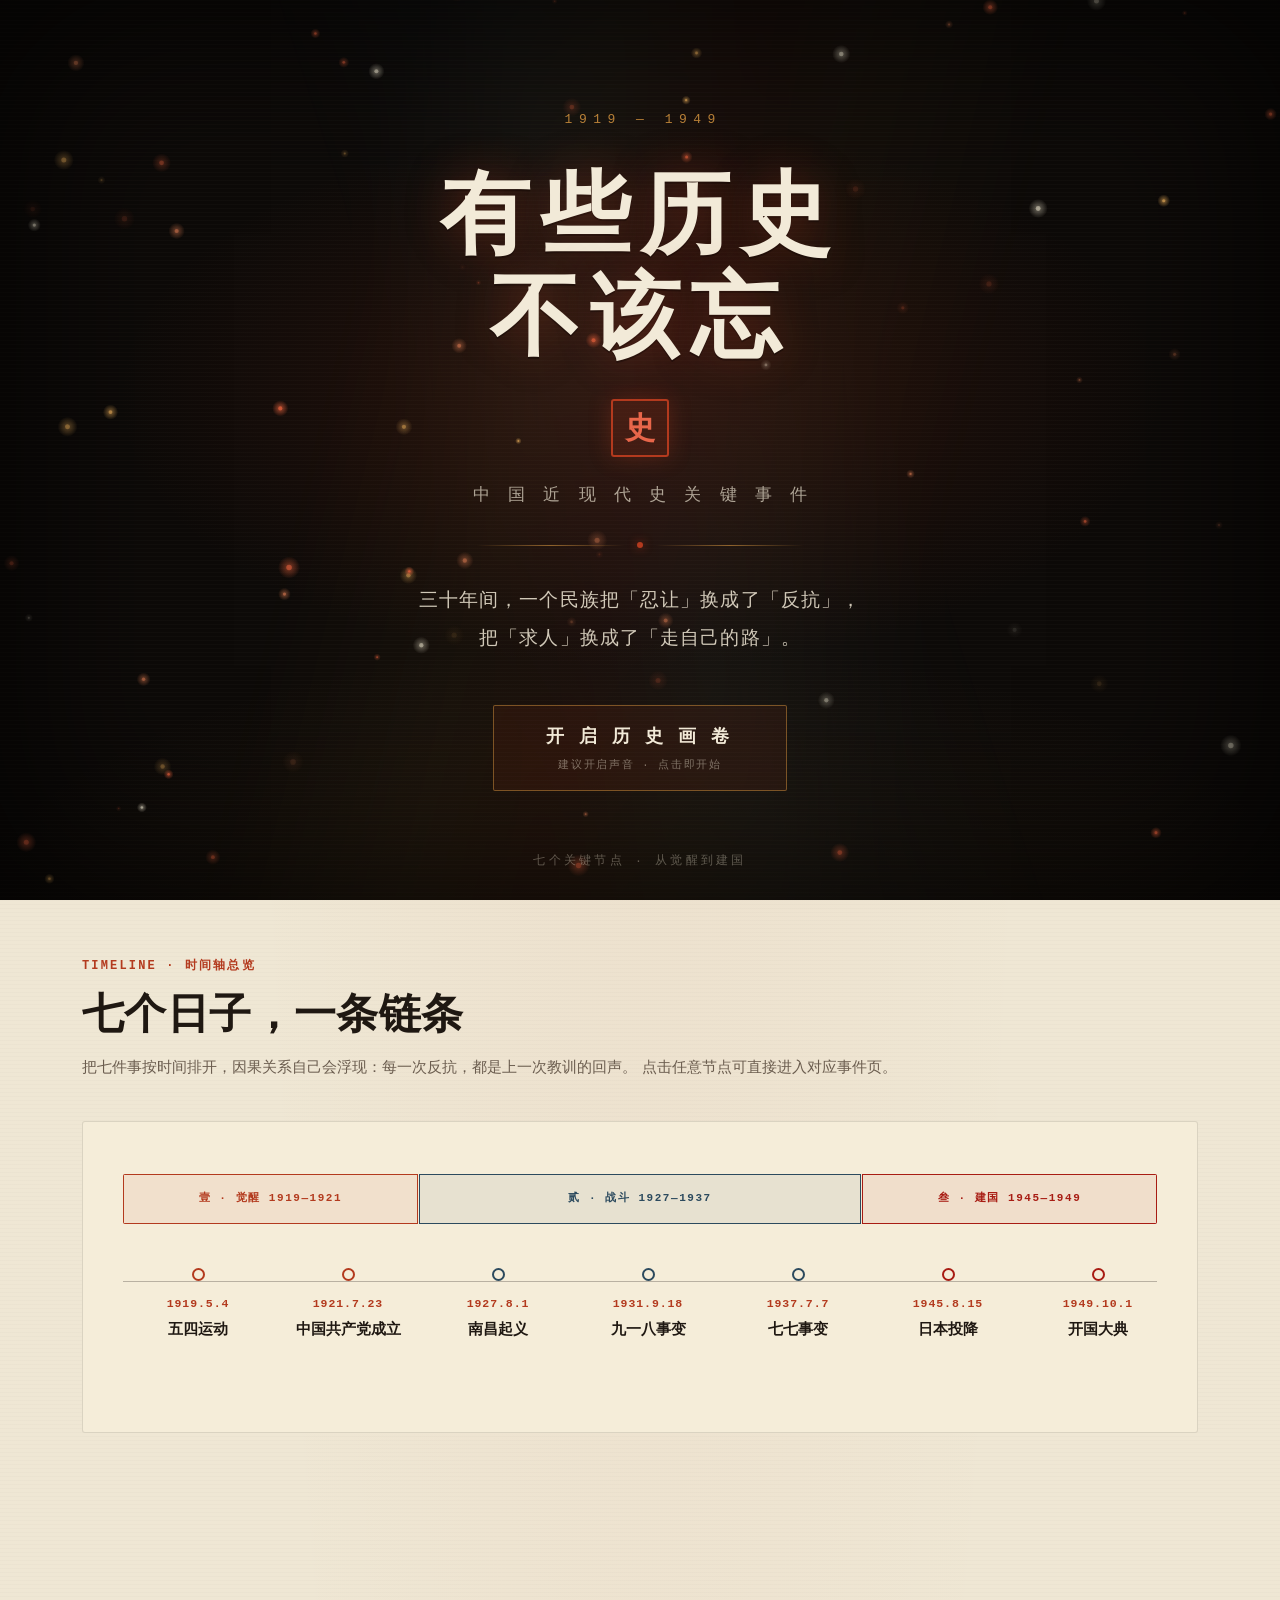
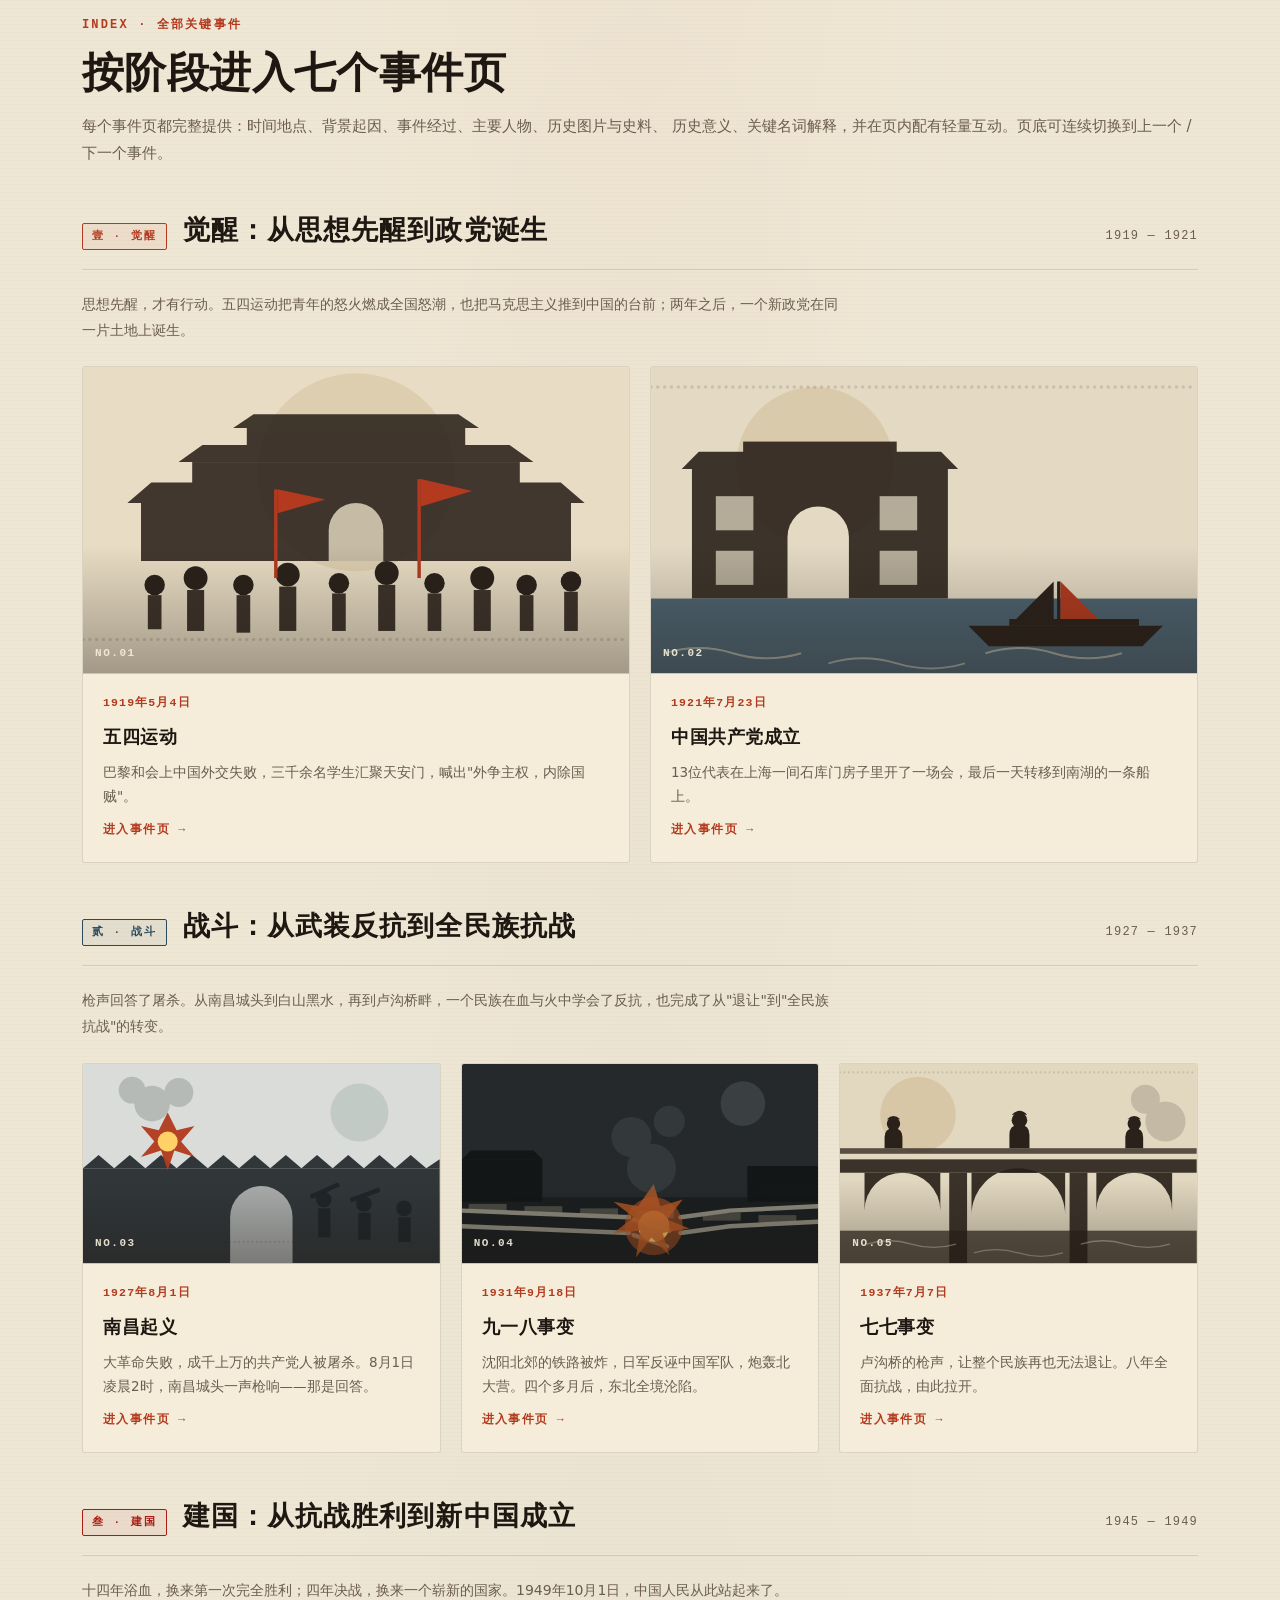
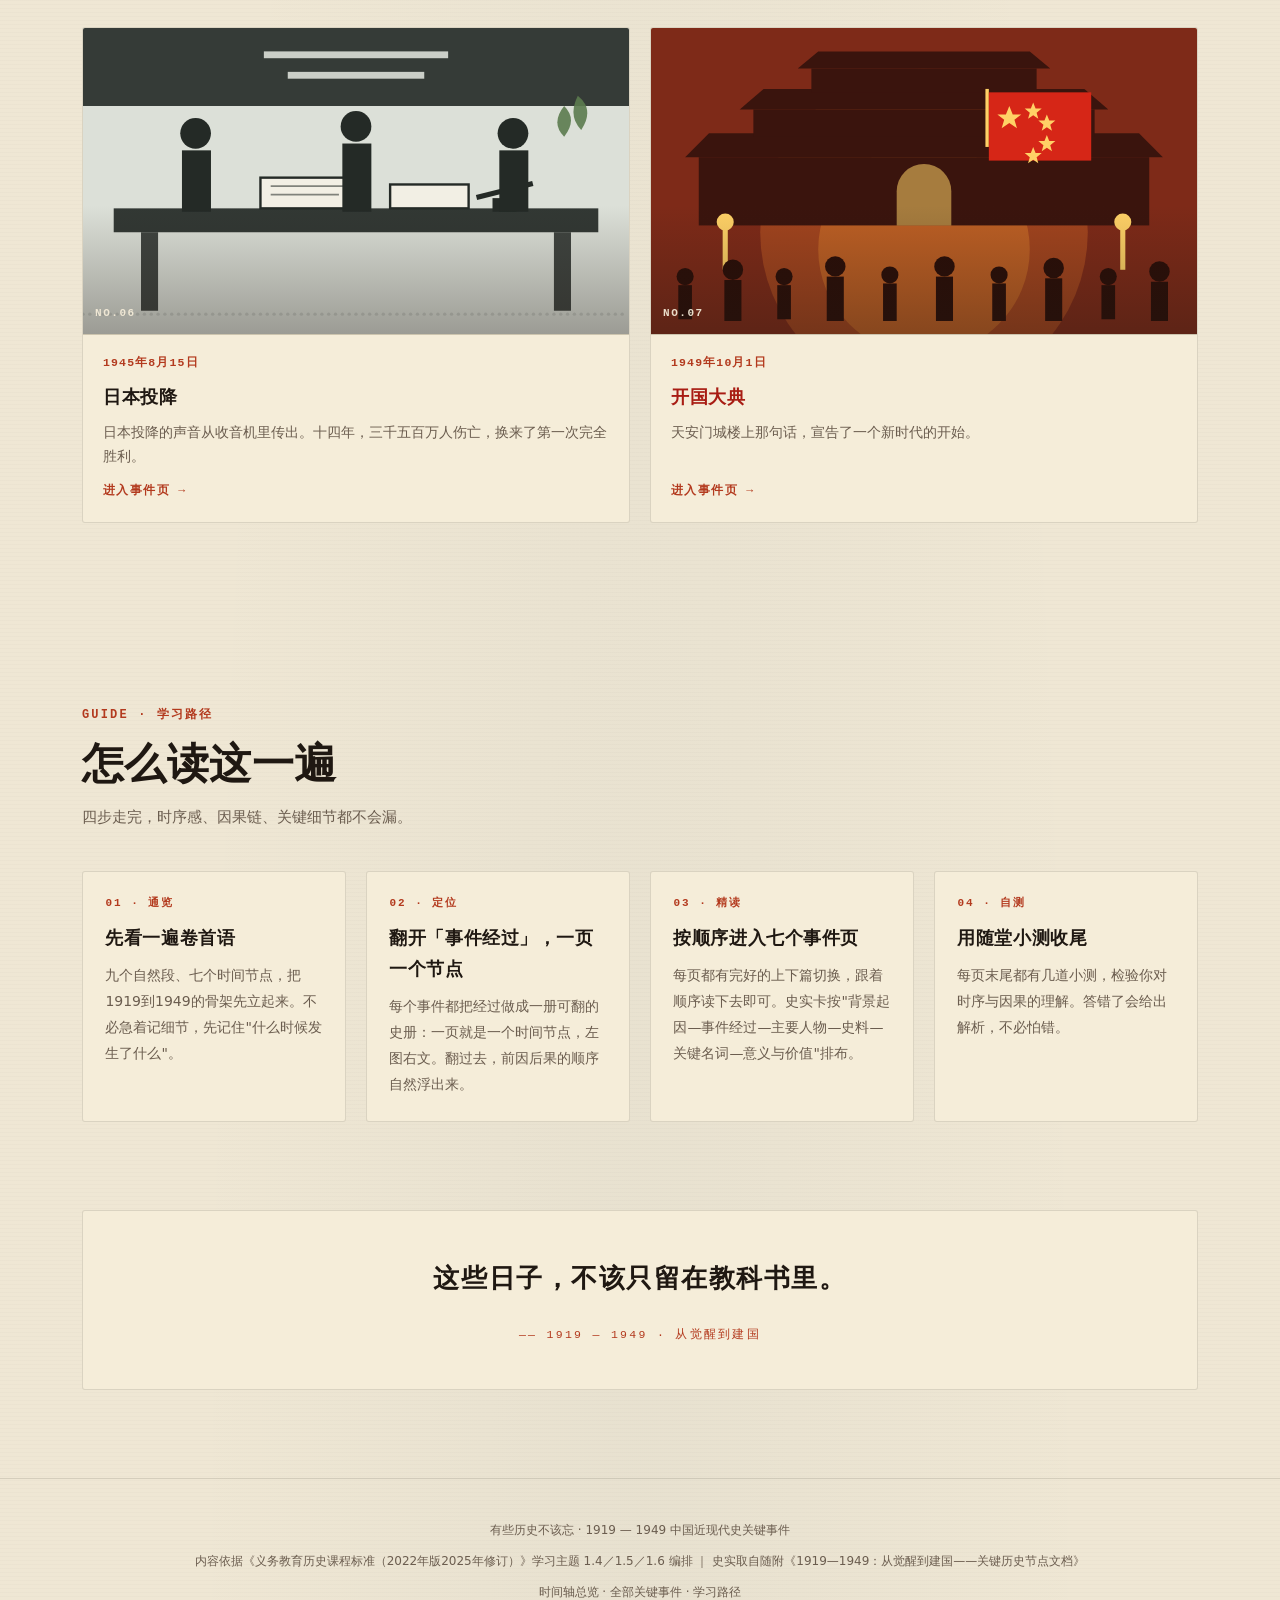
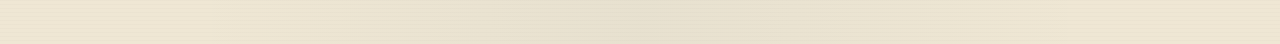
==== index.html @ 7dcd06de "图版换真实历史照片 + 开国大典首屏改版 ① 01—06 页「历史图片与史料」及 hero 图一换真实历史照片    - 新增 18 张 q*.webp，hero 图一 + 图二/图三 全部接入   " ====
<!DOCTYPE html>
<html lang="zh-CN">
<head>
<meta charset="UTF-8" />
<meta name="viewport" content="width=device-width, initial-scale=1" />
<title>有些历史不该忘 · 1919—1949 中国近现代史关键事件</title>
<meta name="description" content="1919—1949 中国近现代史七个关键事件的互动教学网页：五四运动、中国共产党成立、南昌起义、九一八事变、七七事变、日本投降、开国大典。" />
<meta name="theme-color" content="#EFE7D4" />
<link rel="icon" href="data:image/svg+xml,%3Csvg xmlns='http://www.w3.org/2000/svg' viewBox='0 0 64 64'%3E%3Crect width='64' height='64' fill='%23EFE7D4'/%3E%3Crect x='6' y='6' width='52' height='52' fill='none' stroke='%23B33A1E' stroke-width='4'/%3E%3Ctext x='32' y='45' font-family='Songti SC,SimSun,serif' font-size='40' font-weight='700' fill='%23B33A1E' text-anchor='middle'%3E%E5%8F%B2%3C/text%3E%3C/svg%3E" />

<link rel="stylesheet" href="assets/css/base.css" />
<link rel="stylesheet" href="assets/css/design.css" />
<link rel="stylesheet" href="assets/css/home.css" />
<link rel="stylesheet" href="assets/css/mobile.css" />
</head>
<body data-event="">

<!-- ==========================================================================
     壹 · 封面：历史画卷的扉页
     静态构图 + 流动粒子，用户点击「开启历史画卷」后才进入卷首语
     （同时借这次点击解锁浏览器的音频播放权限）
     ======================================================================= -->
<div id="cover" role="dialog" aria-modal="true" aria-label="封面" hidden>

  <!-- 背景：纸纹 + 流光 + 粒子（粒子由 cover.js 注入 canvas） -->
  <div class="cover__wash" aria-hidden="true"></div>
  <div class="cover__aurora" aria-hidden="true"></div>
  <canvas class="cover__dust" id="cover-dust" aria-hidden="true"></canvas>
  <div class="cover__vignette" aria-hidden="true"></div>

  <div class="cover__inner">
    <div class="cover__eyebrow">1919 — 1949</div>

    <h1 class="cover__title">有些历史<br />不该忘</h1>

    <div class="cover__seal" aria-hidden="true">
      <span>史</span>
    </div>

    <p class="cover__sub">中 国 近 现 代 史 关 键 事 件</p>

    <div class="cover__rule" aria-hidden="true">
      <span></span><i></i><span></span>
    </div>

    <p class="cover__lead">
      三十年间，一个民族把「忍让」换成了「反抗」，<br />
      把「求人」换成了「走自己的路」。
    </p>

    <button class="cover__start" id="cover-start" type="button">
      <span class="cover__start-text">开 启 历 史 画 卷</span>
      <span class="cover__start-hint">建议开启声音 · 点击即开始</span>
    </button>
  </div>

  <div class="cover__foot">七个关键节点 · 从觉醒到建国</div>
</div>

<!-- ==========================================================================
     贰 · 卷首语：一条一条逐字打印，打完淡出，再打下一条
     ======================================================================= -->
<div id="intro" role="dialog" aria-modal="true" aria-label="卷首语">
  <button class="intro__sound" id="intro-sound" type="button" aria-pressed="true" aria-label="开启或关闭声音">
    <span class="dot" aria-hidden="true"></span>
    <span class="sound-label">声音已开</span>
  </button>

  <div class="intro__stage">
    <div class="intro__lines" id="intro-lines"></div>
    <span class="intro__caret" id="intro-caret" aria-hidden="true"></span>
  </div>

  <div class="intro__enter" id="intro-enter" hidden>
    <button type="button">进 入 展 馆</button>
  </div>

  <button class="intro__skip" id="intro-skip" type="button">跳过卷首语 →</button>

  <div class="intro__progress"><span id="intro-progress-bar"></span></div>
</div>

<!-- ==========================================================================
     全站导航栏（由 site.js 注入）
     ======================================================================= -->
<header id="site-nav"></header>

<main id="main-content">

  <!-- ======================================================================
       主标题与主题氛围区
       ==================================================================== -->
  <section class="home-hero">
    <!-- 背景：天安门城楼剪影，极低对比，仅作氛围 -->
    <svg class="home-hero__bg" viewBox="0 0 1400 300" preserveAspectRatio="xMidYMax meet" aria-hidden="true">
      <g fill="#1F1812">
        <rect x="0" y="252" width="1400" height="48" />
        <rect x="120" y="196" width="1160" height="56" />
        <rect x="200" y="168" width="1000" height="28" />
        <path d="M180 168 L1220 168 L1200 148 L200 148 Z" />
        <rect x="240" y="112" width="920" height="36" />
        <path d="M220 112 L1180 112 L1150 92 L250 92 Z" />
        <rect x="300" y="60" width="800" height="32" />
        <path d="M280 60 L1120 60 L1090 42 L310 42 Z" />
        <rect x="360" y="20" width="680" height="22" />
        <path d="M340 20 L1060 20 L1030 6 L370 6 Z" />
        <!-- 券门 -->
        <path d="M660 252 L660 214 A40 40 0 0 1 740 214 L740 252 Z" fill="#EFE7D4" opacity="0.55" />
        <path d="M540 252 L540 220 A26 26 0 0 1 592 220 L592 252 Z" fill="#EFE7D4" opacity="0.4" />
        <path d="M808 252 L808 220 A26 26 0 0 1 860 220 L860 252 Z" fill="#EFE7D4" opacity="0.4" />
      </g>
    </svg>

    <div class="home-hero__inner">
      <div class="home-hero__eyebrow">1919 — 1949 · 三十年的答案</div>

      <h1 class="home-hero__title">有些历史<br />不该忘</h1>
      <p class="home-hero__sub">从 觉 醒 到 建 国</p>

      <div class="home-hero__rule" aria-hidden="true"></div>

      <p class="home-hero__lead">
        三十年间，一个民族把"忍让"换成了"反抗"，把"求人"换成了"走自己的路"。
        本页收录七个关键节点——它们不是孤立的日期，而是一条链：
        思想先醒，才有政党；政党拿起枪，才有军队；军队扛住十四年，
        才有 1949 年 10 月 1 日天安门城楼上的那句话。
      </p>

      <div class="home-stats">
        <div class="stat">
          <span class="stat__num">30<small style="font-size:.55em">年</small></span>
          <span class="stat__label">1919—1949 完整跨越</span>
        </div>
        <div class="stat">
          <span class="stat__num">7</span>
          <span class="stat__label">个关键历史节点</span>
        </div>
        <div class="stat">
          <span class="stat__num">14<small style="font-size:.55em">年</small></span>
          <span class="stat__label">中国人民抗日战争</span>
        </div>
        <div class="stat">
          <span class="stat__num">3500万<small style="font-size:.55em">+</small></span>
          <span class="stat__label">十四年抗战军民伤亡</span>
        </div>
      </div>

      <div class="home-hero__cta">
        <a class="btn-primary" href="#timeline">▸ 查看时间轴总览</a>
        <a class="btn-ghost" href="events/01-wusi.html">从第一个事件开始读</a>
      </div>
    </div>
  </section>

  <!-- ======================================================================
       时间轴总览
       ==================================================================== -->
  <section id="timeline" class="section-shell">
    <header class="section-header">
      <div class="section-tag">Timeline · 时间轴总览</div>
      <h2 class="section-title">七个日子，一条链条</h2>
      <p class="section-subtitle">
        把七件事按时间排开，因果关系自己会浮现：每一次反抗，都是上一次教训的回声。
        点击任意节点可直接进入对应事件页。
      </p>
    </header>

    <div class="axis">
      <!-- 三阶段色带 -->
      <div class="axis__phases" aria-hidden="true">
        <div class="axis__phase axis__phase--wake">壹 · 觉醒 1919—1921</div>
        <div class="axis__phase axis__phase--fight">贰 · 战斗 1927—1937</div>
        <div class="axis__phase axis__phase--found">叁 · 建国 1945—1949</div>
      </div>

      <!-- 主轴与节点 -->
      <div class="axis__line-wrap">
        <div class="axis__line" aria-hidden="true"></div>
        <div class="axis__ticks" id="axis-ticks">
          <!-- 由 home.js 按 data.js 顺序注入 -->
        </div>
      </div>

      <p class="axis__hint">← 左右滑动查看全部七个节点 →</p>
    </div>
  </section>

  <!-- ======================================================================
       全部关键事件入口（三段式）
       ==================================================================== -->
  <section id="events" class="section-shell">
    <header class="section-header">
      <div class="section-tag">Index · 全部关键事件</div>
      <h2 class="section-title">按阶段进入七个事件页</h2>
      <p class="section-subtitle">
        每个事件页都完整提供：时间地点、背景起因、事件经过、主要人物、历史图片与史料、
        历史意义、关键名词解释，并在页内配有轻量互动。页底可连续切换到上一个 / 下一个事件。
      </p>
    </header>

    <div class="stages-nav" id="stages-nav">
      <!-- 由 home.js 注入 -->
    </div>
  </section>

  <!-- ======================================================================
       学习路径引导
       ==================================================================== -->
  <section id="path" class="section-shell">
    <header class="section-header">
      <div class="section-tag">Guide · 学习路径</div>
      <h2 class="section-title">怎么读这一遍</h2>
      <p class="section-subtitle">四步走完，时序感、因果链、关键细节都不会漏。</p>
    </header>

    <div class="path-grid" id="path-grid">
      <!-- 由 home.js 注入 -->
    </div>
  </section>

  <!-- ======================================================================
       收束
       ==================================================================== -->
  <section class="section-shell" style="padding-top:0;">
    <div class="coda">
      <p class="coda__text">
        这些日子，不该只留在教科书里。
      </p>
      <div class="coda__sig">—— 1919 — 1949 · 从觉醒到建国</div>
    </div>
  </section>

</main>

<footer class="site-footer">
  <p style="margin:0;">
    有些历史不该忘 · <span id="footer-range">1919 — 1949</span> 中国近现代史关键事件
  </p>
  <p style="margin:.5rem 0 0;">
    内容依据《义务教育历史课程标准（2022年版2025年修订）》学习主题 1.4／1.5／1.6 编排 ｜ 史实取自随附《1919—1949：从觉醒到建国——关键历史节点文档》
  </p>
  <p style="margin:.5rem 0 0;">
    <a href="#timeline">时间轴总览</a> ·
    <a href="#events">全部关键事件</a> ·
    <a href="#path">学习路径</a>
  </p>
</footer>

<script src="assets/js/data.js"></script>
<script src="assets/js/sound.js"></script>
<script src="assets/js/home.js"></script>
<script src="assets/js/site.js"></script>
<script src="assets/js/cover.js"></script>
<script src="assets/js/intro.js"></script>
</body>
</html>
---- assets/css/base.css ----
/* ============================================================================
   1919—1949 · 有些历史不该忘
   设计系统 · base.css —— 民国报刊视觉语汇
   ---------------------------------------------------------------------------
   设计令牌（单一真相源）：
     · 纸色 / 墨色 / 朱砂 三色体系，取自民国书刊印刷品
     · 三阶段各有一套强调色（觉醒=赭红 / 战斗=靛青 / 建国=朱金）
     · 字体层级：display(宋体系) → sans(黑体) → mono(等宽，用于日期编号)
   规则：所有页面只引用本文件 + theme-*.css 中的变量，不重复定义色值。
   ========================================================================= */

:root {
  /* ---- 纸张与墨色 ---- */
  --paper:        #EFE7D4;
  --paper-soft:   #F5EDD9;
  --paper-deep:   #E5DCC4;
  --ink:          #1F1812;
  --ink-muted:    #6B5D4F;
  --ink-faint:    #9A8B79;
  /* 次级正文色：比 ink-muted 深、比 ink 浅，用于长段落正文 */
  --ink-soft:     #4A3F34;
  --line:         rgba(31, 24, 18, 0.12);
  --line-strong:  rgba(31, 24, 18, 0.28);

  /* ---- 主色（朱砂）与辅助 ---- */
  --primary:      #B33A1E;
  --primary-deep: #8B1A0E;
  --accent:       #2C4A5E;
  --success:      #5C7C4F;
  --warning:      #C77A2A;

  /* ---- 三阶段强调色（各事件页按阶段声明覆盖） ---- */
  --stage-wake:   #B33A1E;   /* 觉醒 1919—1921 */
  --stage-fight:  #2C4A5E;   /* 战斗 1927—1937 */
  --stage-found:  #A81C13;   /* 建国 1945—1949 */

  /* ---- 阴影 ---- */
  --shadow-paper: 0 30px 60px -22px rgba(31, 24, 18, 0.32);
  --shadow-soft:  0 12px 28px -14px rgba(31, 24, 18, 0.28);

  /* ---- 字体 ---- */
  --font-display: "Songti SC", "SimSun", "Noto Serif SC", "Source Han Serif SC", "Georgia", serif;
  --font-sans:    "PingFang SC", "Microsoft YaHei", "Hiragino Sans GB", "Noto Sans SC", system-ui, sans-serif;
  --font-mono:    "JetBrains Mono", "Consolas", "SFMono-Regular", "Courier New", monospace;

  /* ---- 版心 ---- */
  --shell-max: 1180px;
  --shell-pad: 1.25rem;
}

* { box-sizing: border-box; }

html {
  scroll-behavior: smooth;
  -webkit-text-size-adjust: 100%;
}

body {
  margin: 0;
  padding: 0;
  background-color: var(--paper);
  /* 纸纹：极淡的横向纤维 + 上下两处晕染，模拟旧纸 */
  background-image:
    radial-gradient(ellipse at 50% 0%, rgba(179, 58, 30, 0.045) 0%, transparent 45%),
    radial-gradient(ellipse at 50% 100%, rgba(44, 74, 94, 0.04) 0%, transparent 50%),
    repeating-linear-gradient(0deg, transparent, transparent 3px,
      rgba(31, 24, 18, 0.016) 3px, rgba(31, 24, 18, 0.016) 4px);
  color: var(--ink);
  font-family: var(--font-sans);
  font-size: 16px;
  line-height: 1.75;
  overflow-x: hidden;
}

::selection { background: var(--primary); color: var(--paper-soft); }

a { color: inherit; }

img { max-width: 100%; display: block; }

/* 无障碍：统一焦点样式 */
:focus-visible {
  outline: 2px solid var(--primary);
  outline-offset: 3px;
  border-radius: 2px;
}

[hidden] { display: none !important; }

/* ============================================================================
   1. 版心与栅格
   ========================================================================= */

.shell {
  max-width: var(--shell-max);
  margin: 0 auto;
  padding: 0 var(--shell-pad);
  box-sizing: border-box;
}

.section-shell {
  padding: 4rem var(--shell-pad);
  max-width: var(--shell-max);
  margin: 0 auto;
  box-sizing: border-box;
}
@media (min-width: 768px) { .section-shell { padding: 5.5rem 2rem; } }

/* ============================================================================
   2. 标题体系
   ========================================================================= */

.section-header { margin-bottom: 2.5rem; }

.section-tag {
  font-family: var(--font-mono);
  font-size: 12px;
  font-weight: 600;
  letter-spacing: 0.18em;
  color: var(--primary);
  text-transform: uppercase;
  margin-bottom: 0.85rem;
  display: inline-block;
}

.section-title {
  font-family: var(--font-display);
  font-size: clamp(1.7rem, 4vw, 2.6rem);
  font-weight: 700;
  line-height: 1.2;
  letter-spacing: 0.01em;
  color: var(--ink);
  margin: 0;
}

.section-subtitle {
  color: var(--ink-muted);
  margin: 0.85rem 0 0;
  line-height: 1.8;
  font-size: 15px;
}

/* 卷首式大字标题（民国报刊刊名感） */
.archive-title {
  font-family: var(--font-display);
  font-weight: 700;
  line-height: 1.08;
  letter-spacing: 0.04em;
  font-size: clamp(2rem, 5.2vw, 3.6rem);
  margin: 0;
}

.archive-meta {
  font-family: var(--font-mono);
  font-size: 12px;
  letter-spacing: 0.18em;
  color: var(--ink-muted);
  text-transform: uppercase;
}

/* 朱砂细线：语义为"分隔/章首"，不做纯装饰竖条 */
.rule-red { width: 64px; height: 2px; background: var(--primary); margin: 1.5rem 0; }

/* ============================================================================
   3. 组件外壳
   ========================================================================= */

.panel {
  background: var(--paper-soft);
  border: 1px solid var(--line);
  border-radius: 3px;
  padding: 1.5rem;
}

.card {
  background: var(--paper-soft);
  border: 1px solid var(--line);
  border-radius: 3px;
  padding: 1.25rem;
  min-width: 0;
  transition: border-color 0.2s;
}
.card:hover { border-color: rgba(179, 58, 30, 0.4); }

/* ---- 朱砂印章 ---- */
.seal {
  display: inline-block;
  border: 1.5px solid var(--primary);
  color: var(--primary);
  padding: 4px 10px;
  font-family: var(--font-display);
  font-weight: 700;
  letter-spacing: 0.2em;
  font-size: 11px;
  background: rgba(179, 58, 30, 0.05);
  border-radius: 2px;
  transform: rotate(-2deg);
}

/* ---- 数字/日期强调 ---- */
.accent-num {
  font-family: var(--font-mono);
  color: var(--primary);
  font-weight: 700;
}

/* ---- 术语悬浮解释（关键名词） ---- */
abbr.term-gloss {
  text-decoration: none;
  border-bottom: 1px dotted var(--ink-muted);
  cursor: help;
  color: inherit;
}
abbr.term-gloss:hover {
  border-bottom-color: var(--primary);
  color: var(--primary);
}

/* ============================================================================
   4. 按钮
   ========================================================================= */

.btn-primary,
.btn-ghost {
  display: inline-flex;
  align-items: center;
  justify-content: center;
  gap: 0.6rem;
  font-family: var(--font-sans);
  font-size: 14px;
  font-weight: 600;
  letter-spacing: 0.04em;
  padding: 12px 26px;
  border-radius: 3px;
  cursor: pointer;
  text-decoration: none;
  transition: background-color .2s, border-color .2s, color .2s, transform .2s;
  text-align: center;
  line-height: 1.2;
}

.btn-primary {
  background: var(--primary);
  color: var(--paper-soft);
  border: 1px solid var(--primary);
}
.btn-primary:hover { background: var(--primary-deep); border-color: var(--primary-deep); }

.btn-ghost {
  background: transparent;
  color: var(--ink);
  border: 1px solid var(--line-strong);
}
.btn-ghost:hover { border-color: var(--primary); color: var(--primary); }

.btn-primary:disabled,
.btn-ghost:disabled {
  opacity: 0.35;
  cursor: not-allowed;
  transform: none !important;
}

.btn-arrow { font-family: var(--font-mono); font-size: 15px; }

/* ============================================================================
   5. 关键信息卡（可展开）
   ========================================================================= */

.info-card {
  background: var(--paper-soft);
  border: 1px solid var(--line);
  border-radius: 3px;
  margin-top: 1.25rem;
  overflow: hidden;
}
.info-card[open] { border-color: var(--primary); }

.info-card summary {
  padding: 14px 20px;
  cursor: pointer;
  list-style: none;
  display: flex;
  justify-content: space-between;
  align-items: center;
  gap: 1rem;
  font-family: var(--font-display);
  font-weight: 700;
  font-size: 0.95rem;
  letter-spacing: 0.02em;
  user-select: none;
}
.info-card summary::-webkit-details-marker { display: none; }
.info-card summary::after {
  content: '+';
  font-family: var(--font-mono);
  font-size: 20px;
  color: var(--primary);
  transition: transform 0.2s;
  flex: none;
}
.info-card[open] summary::after { transform: rotate(45deg); }

.info-card .info-body {
  padding: 18px 20px 22px;
  display: grid;
  grid-template-columns: repeat(auto-fit, minmax(160px, 1fr));
  gap: 14px;
  border-top: 1px dashed var(--line);
}
.info-item .info-label {
  font-size: 11px;
  color: var(--ink-muted);
  letter-spacing: 0.12em;
  margin-bottom: 5px;
  font-family: var(--font-mono);
}
.info-item .info-value {
  font-size: 14px;
  line-height: 1.6;
  font-weight: 600;
}

/* ============================================================================
   6. 时间线（语义线条：承载「顺序」信息，允许保留）
   ========================================================================= */

.timeline { position: relative; }

.timeline-item {
  position: relative;
  padding-left: 2.25rem;
  padding-bottom: 1.75rem;
}
.timeline-item:last-child { padding-bottom: 0; }

/* 主线：承载顺序语义 */
.timeline-item::before {
  content: '';
  position: absolute;
  left: 6px;
  top: 14px;
  bottom: -4px;
  width: 1px;
  background: var(--line-strong);
}
.timeline-item:last-child::before { display: none; }

/* 节点 */
.timeline-item::after {
  content: '';
  position: absolute;
  left: 0;
  top: 6px;
  width: 13px;
  height: 13px;
  border-radius: 50%;
  background: var(--paper);
  border: 2px solid var(--primary);
}
.timeline-item.is-past::after { background: var(--primary); }
.timeline-item.is-active::after {
  background: var(--primary);
  box-shadow: 0 0 0 4px rgba(179, 58, 30, 0.16);
}

.timeline-date {
  font-family: var(--font-mono);
  font-size: 12px;
  letter-spacing: 0.1em;
  color: var(--primary);
  font-weight: 600;
}
.timeline-title {
  font-family: var(--font-display);
  font-size: 1.02rem;
  font-weight: 700;
  margin: 0.2rem 0 0.35rem;
}
.timeline-desc {
  font-size: 13.5px;
  color: var(--ink-muted);
  line-height: 1.7;
  margin: 0;
}

/* ============================================================================
   7. 折叠面板动画
   ========================================================================= */

.fade-in { animation: fadeIn .45s ease both; }
@keyframes fadeIn {
  from { opacity: 0; transform: translateY(8px); }
  to   { opacity: 1; transform: translateY(0); }
}

@media (prefers-reduced-motion: reduce) {
  *, *::before, *::after {
    animation-duration: 0.01ms !important;
    animation-iteration-count: 1 !important;
    transition-duration: 0.01ms !important;
    scroll-behavior: auto !important;
  }
}

/* ============================================================================
   8. 页脚
   ========================================================================= */

.site-footer {
  border-top: 1px solid var(--line);
  padding: 2.5rem var(--shell-pad);
  text-align: center;
  font-size: 12px;
  color: var(--ink-muted);
  line-height: 1.9;
}
.site-footer a { color: var(--ink-muted); text-decoration: none; }
.site-footer a:hover { color: var(--primary); }

/* ============================================================================
   9. 图片（史料图统一处理）
   ========================================================================= */

.figure-frame {
  position: relative;
  overflow: hidden;
  border-radius: 3px;
  border: 1px solid var(--line);
  background: var(--paper-deep);
}
.figure-frame img {
  width: 100%;
  height: 100%;
  object-fit: cover;
}
.figure-caption {
  font-size: 12px;
  color: var(--ink-muted);
  line-height: 1.7;
  margin-top: 0.6rem;
  padding-left: 0.1rem;
}

/* ============================================================================
   10. 通用工具类
   ========================================================================= */

.mt-0 { margin-top: 0; }
.mb-0 { margin-bottom: 0; }
.text-muted { color: var(--ink-muted); }
.nowrap { white-space: nowrap; }

/* 注：移动端字号预设不在此文件，见 assets/css/mobile.css
   （该文件必须最后加载——base 与 design 里都有 max-width 媒体查询，
     特异性相同时后加载者胜出，故统一由 mobile.css 兜底。） */
---- assets/css/design.css ----
/* ============================================================================
   1919—1949 · 有些历史不该忘
   design.css —— 布局组件：全站导航 / 事件页骨架 / 上下篇切换 / 小测
   ---------------------------------------------------------------------------
   所有事件页共用。首页只引用其中「导航 + 时间轴」部分。
   ========================================================================= */

/* ============================================================================
   A. 全站导航栏
   ========================================================================= */

.site-nav {
  position: sticky;
  top: 0;
  z-index: 50;
  background: color-mix(in srgb, var(--paper) 88%, transparent);
  backdrop-filter: blur(10px);
  -webkit-backdrop-filter: blur(10px);
  border-bottom: 1px solid var(--line);
}

.site-nav__inner {
  max-width: var(--shell-max);
  margin: 0 auto;
  padding: 0 var(--shell-pad);
  height: 58px;
  display: flex;
  align-items: center;
  justify-content: space-between;
  gap: 1rem;
}

.site-nav__brand {
  display: flex;
  align-items: center;
  gap: 0.6rem;
  text-decoration: none;
  font-family: var(--font-display);
  font-weight: 700;
  font-size: 1.02rem;
  letter-spacing: 0.03em;
  white-space: nowrap;
  flex: none;
}
.site-nav__brand .brand-mark {
  font-family: var(--font-mono);
  font-size: 10px;
  letter-spacing: 0.1em;
  color: var(--primary);
  border: 1px solid var(--primary);
  border-radius: 2px;
  padding: 2px 5px;
  transform: rotate(-2deg);
  flex: none;
}

/* 主导航链接条：横向可滚 */
.site-nav__links {
  display: flex;
  align-items: center;
  gap: 1.25rem;
  font-size: 13.5px;
  overflow-x: auto;
  scrollbar-width: none;
  -ms-overflow-style: none;
}
.site-nav__links::-webkit-scrollbar { display: none; }
.site-nav__links a {
  color: var(--ink-muted);
  text-decoration: none;
  white-space: nowrap;
  padding: 4px 0;
  border-bottom: 1px solid transparent;
  transition: color .2s, border-color .2s;
}
.site-nav__links a:hover { color: var(--ink); }
.site-nav__links a.is-current {
  color: var(--primary);
  border-bottom-color: var(--primary);
  font-weight: 600;
}

/* 移动端汉堡按钮 */
.site-nav__toggle {
  display: none;
  background: transparent;
  border: 1px solid var(--line-strong);
  border-radius: 3px;
  width: 38px;
  height: 34px;
  cursor: pointer;
  padding: 0;
  flex: none;
  position: relative;
}
.site-nav__toggle span {
  display: block;
  position: absolute;
  left: 50%;
  transform: translateX(-50%);
  width: 16px;
  height: 1.5px;
  background: var(--ink);
  transition: transform .25s, opacity .25s;
}
.site-nav__toggle span:nth-child(1) { top: 12px; }
.site-nav__toggle span:nth-child(2) { top: 17px; }
.site-nav__toggle span:nth-child(3) { top: 22px; }
.site-nav__toggle[aria-expanded="true"] span:nth-child(1) { transform: translateX(-50%) translateY(5px) rotate(45deg); }
.site-nav__toggle[aria-expanded="true"] span:nth-child(2) { opacity: 0; }
.site-nav__toggle[aria-expanded="true"] span:nth-child(3) { transform: translateX(-50%) translateY(-5px) rotate(-45deg); }

/* 移动端下拉面板 */
.site-nav__drawer {
  display: none;
  border-top: 1px solid var(--line);
  background: var(--paper-soft);
  padding: 0.75rem var(--shell-pad) 1.25rem;
}
.site-nav__drawer.is-open { display: block; }
.site-nav__drawer .drawer-group {
  margin-top: 0.85rem;
}
.site-nav__drawer .drawer-group:first-child { margin-top: 0; }
.site-nav__drawer .drawer-label {
  font-family: var(--font-mono);
  font-size: 11px;
  letter-spacing: 0.16em;
  color: var(--primary);
  margin-bottom: 0.4rem;
}
.site-nav__drawer a {
  display: block;
  padding: 9px 0;
  font-size: 14px;
  color: var(--ink);
  text-decoration: none;
  border-bottom: 1px dashed var(--line);
}
.site-nav__drawer a:last-child { border-bottom: none; }
.site-nav__drawer a.is-current { color: var(--primary); font-weight: 600; }

@media (max-width: 860px) {
  .site-nav__links { display: none; }
  .site-nav__toggle { display: block; }
}

/* ============================================================================
   B. 章节导航（事件页内锚点菜单）
   ========================================================================= */

.page-sections {
  position: sticky;
  top: 58px;
  z-index: 40;
  background: color-mix(in srgb, var(--paper-soft) 94%, transparent);
  backdrop-filter: blur(8px);
  -webkit-backdrop-filter: blur(8px);
  border-bottom: 1px solid var(--line);
}
.page-sections__inner {
  max-width: var(--shell-max);
  margin: 0 auto;
  padding: 0 var(--shell-pad);
  display: flex;
  gap: 1.5rem;
  overflow-x: auto;
  scrollbar-width: none;
  -ms-overflow-style: none;
}
.page-sections__inner::-webkit-scrollbar { display: none; }
.page-sections a {
  flex: none;
  font-size: 13px;
  color: var(--ink-muted);
  text-decoration: none;
  padding: 11px 0;
  border-bottom: 2px solid transparent;
  white-space: nowrap;
  transition: color .2s, border-color .2s;
}
.page-sections a:hover { color: var(--ink); }
.page-sections a.is-current {
  color: var(--primary);
  border-bottom-color: var(--primary);
  font-weight: 600;
}

/* ============================================================================
   C. 事件页头（Hero）
   ========================================================================= */

.event-hero {
  max-width: var(--shell-max);
  margin: 0 auto;
  padding: 3rem var(--shell-pad) 2.5rem;
}
@media (min-width: 768px) {
  .event-hero { padding: 4rem 2rem 3rem; }
}

.event-hero__grid {
  display: grid;
  grid-template-columns: 1fr;
  gap: 2.5rem;
  align-items: start;
}
@media (min-width: 900px) {
  .event-hero__grid { grid-template-columns: 56fr 44fr; gap: 3.5rem; }
}

.event-hero__stage {
  display: flex;
  align-items: center;
  gap: 0.75rem;
  margin-bottom: 1.1rem;
  flex-wrap: wrap;
}
.stage-chip {
  font-family: var(--font-mono);
  font-size: 11px;
  letter-spacing: 0.14em;
  padding: 3px 9px;
  border-radius: 2px;
  border: 1px solid currentColor;
  font-weight: 600;
}
.stage-chip--wake  { color: var(--stage-wake);  background: rgba(179, 58, 30, 0.06); }
.stage-chip--fight { color: var(--stage-fight); background: rgba(44, 74, 94, 0.06); }
.stage-chip--found { color: var(--stage-found); background: rgba(168, 28, 19, 0.06); }

.event-hero__order {
  font-family: var(--font-mono);
  font-size: 11px;
  letter-spacing: 0.14em;
  color: var(--ink-muted);
}

.event-hero__title {
  font-family: var(--font-display);
  font-size: clamp(2rem, 5vw, 3.4rem);
  font-weight: 700;
  line-height: 1.1;
  letter-spacing: 0.03em;
  margin: 0;
}

.event-hero__dateline {
  font-family: var(--font-mono);
  font-size: 13px;
  letter-spacing: 0.12em;
  color: var(--primary);
  font-weight: 600;
  margin-top: 0.9rem;
}

.event-hero__place {
  font-size: 14px;
  color: var(--ink-muted);
  margin-top: 0.4rem;
}

.event-hero__lead {
  font-size: 16px;
  line-height: 1.9;
  margin: 1.5rem 0 0;
  text-align: justify;
  text-justify: inter-ideograph;
}

/* 三个关键数字 */
.kpi-row {
  display: grid;
  grid-template-columns: repeat(3, 1fr);
  gap: 0.25rem;
  padding: 1rem 1.1rem;
  background: var(--paper-soft);
  border: 1px solid var(--line);
  border-radius: 3px;
  margin-top: 1.75rem;
}
.kpi-row .kpi-cell {
  display: flex;
  flex-direction: column;
  gap: 0.45rem;
  padding: 0 0.85rem;
  border-right: 1px dashed var(--line);
  min-width: 0;
}
.kpi-row .kpi-cell:first-child { padding-left: 0.1rem; }
.kpi-row .kpi-cell:last-child { border-right: none; padding-right: 0; }
.kpi-row .kpi {
  font-family: var(--font-mono);
  font-size: clamp(1.05rem, 2.4vw, 1.35rem);
  font-weight: 700;
  color: var(--primary);
  line-height: 1.2;
}
.kpi-row .kpi-label {
  font-size: 11.5px;
  color: var(--ink-muted);
  letter-spacing: 0.08em;
  line-height: 1.5;
}
@media (max-width: 720px) {
  .kpi-row { grid-template-columns: 1fr; gap: 0.85rem; padding: 0.9rem 1rem; }
  .kpi-row .kpi-cell {
    border-right: none;
    border-bottom: 1px dashed var(--line);
    padding: 0 0 0.8rem;
  }
  .kpi-row .kpi-cell:last-child { border-bottom: none; padding-bottom: 0; }
}

/* ============================================================================
   D. 内容区块
   ========================================================================= */

.block { margin-bottom: 2.75rem; }
.block:last-child { margin-bottom: 0; }

.block__head {
  display: flex;
  align-items: baseline;
  gap: 0.85rem;
  margin-bottom: 1.1rem;
  flex-wrap: wrap;
}
/* 区块标题：中文主标题 + 编号，英文小字作辅助。
   这里曾是 <span> 标签 + 一条同样文字的 <h2> 并存，中文完全重复、
   视觉上叠在一起；现在收敛为唯一一行，并由 span 提升为 h2 以保住
   文档大纲与读屏软件的标题语义。因标签从行内元素变成块级标题，
   必须显式清零浏览器默认 margin，否则区块头会凭空多出一段间距。 */
.block__label {
  font-family: var(--font-sans);
  font-size: 11.5px;
  letter-spacing: 0.1em;
  color: var(--primary);
  font-weight: 700;
  flex: none;
  margin: 0;
  line-height: 1.5;
}
/* 中文主标题之后跟一句英文小字，作为辅助而非并列 */
.block__label em {
  font-family: var(--font-mono);
  font-style: normal;
  font-weight: 500;
  font-size: 0.88em;
  letter-spacing: 0.14em;
  opacity: .62;
  text-transform: uppercase;
  margin-left: 0.4em;
}
.block__title {
  font-family: var(--font-display);
  font-size: clamp(1.25rem, 2.6vw, 1.65rem);
  font-weight: 700;
  letter-spacing: 0.02em;
  margin: 0;
}
.block__body {
  font-size: 15.5px;
  line-height: 1.95;
  text-align: justify;
  text-justify: inter-ideograph;
}
.block__body p { margin: 0 0 1rem; }
.block__body p:last-child { margin-bottom: 0; }

/* === 意义 / 价值：两个并列引用块 === */
.duo-grid {
  display: grid;
  grid-template-columns: 1fr;
  gap: 1.25rem;
}
@media (min-width: 900px) {
  .duo-grid { grid-template-columns: 1fr 1fr; }
}

.quote-panel {
  background: var(--paper-soft);
  border: 1px solid var(--line);
  border-radius: 3px;
  padding: 1.5rem 1.6rem;
}
.quote-panel__label {
  font-family: var(--font-display);
  font-size: 1.02rem;
  font-weight: 700;
  color: var(--primary);
  letter-spacing: 0.08em;
  margin-bottom: 0.9rem;
  display: flex;
  align-items: center;
  gap: 0.6rem;
}
.quote-panel__label::after {
  content: '';
  flex: 1;
  height: 1px;
  background: var(--line);
}
.quote-panel__text {
  font-size: 15px;
  line-height: 1.95;
  color: var(--ink);
  text-align: justify;
  text-justify: inter-ideograph;
}

/* === 时间线（发展脉络） === */
.chronicle {
  background: var(--paper-soft);
  border: 1px solid var(--line);
  border-radius: 3px;
  padding: 1.75rem 1.6rem 1.6rem;
}

/* === 关键人物 === */
.person-grid {
  display: grid;
  grid-template-columns: repeat(auto-fit, minmax(250px, 1fr));
  gap: 1rem;
}
.person-card {
  background: var(--paper-soft);
  border: 1px solid var(--line);
  border-radius: 3px;
  padding: 1.15rem 1.25rem;
  transition: border-color .2s;
}
.person-card:hover { border-color: rgba(179, 58, 30, 0.35); }
.person-card__name {
  font-family: var(--font-display);
  font-size: 1.12rem;
  font-weight: 700;
  letter-spacing: 0.04em;
  display: flex;
  align-items: baseline;
  gap: 0.6rem;
  flex-wrap: wrap;
}
.person-card__role {
  font-family: var(--font-mono);
  font-size: 11px;
  letter-spacing: 0.1em;
  color: var(--primary);
  font-weight: 600;
}
.person-card__desc {
  font-size: 14px;
  line-height: 1.8;
  color: var(--ink-muted);
  margin: 0.6rem 0 0;
}

/* === 史料图 === */
.plate {
  background: var(--paper-soft);
  border: 1px solid var(--line);
  border-radius: 3px;
  padding: 1rem;
}
.plate__frame {
  position: relative;
  overflow: hidden;
  border: 1px solid var(--line);
  border-radius: 2px;
  background: var(--paper-deep);
  aspect-ratio: 16 / 10;
}
.plate__frame svg,
.plate__frame img { width: 100%; height: 100%; display: block; }

/* 真实历史照片（2026-09-21 起替代自绘 SVG 版画）
   框是固定 16/10，照片原始比例五花八门（竖构图肖像、超宽全景都有），
   必须 object-fit: cover 才不会被拉变形；证件照/肖像这类"主体居中"的图，
   object-position 取 center 30% 保住人物头部，不让人脸被上边切掉。
   sepia 极轻的一层是为了让现代数码翻拍与周围纸色统一，不是做旧。 */
.plate__photo {
  object-fit: cover;
  object-position: center 30%;
  background: var(--paper-deep);
  filter: sepia(0.08) contrast(1.02);
}
.plate__meta {
  display: flex;
  align-items: center;
  justify-content: space-between;
  gap: 1rem;
  margin-top: 0.8rem;
  flex-wrap: wrap;
}
.plate__caption {
  font-size: 12.5px;
  color: var(--ink-muted);
  line-height: 1.7;
  flex: 1;
  min-width: 200px;
}
.plate__source {
  font-family: var(--font-mono);
  font-size: 10.5px;
  letter-spacing: 0.1em;
  color: var(--ink-faint);
  flex: none;
}
.plate-grid {
  display: grid;
  grid-template-columns: repeat(auto-fit, minmax(300px, 1fr));
  gap: 1.25rem;
}

/* ============================================================================
   E. 轻量互动组件
   ========================================================================= */

/* ---- E1. 时间轴定位器（点选式） ---- */
.locator {
  background: var(--paper-soft);
  border: 1px solid var(--line);
  border-radius: 3px;
  padding: 1.6rem 1.6rem 1.5rem;
}
.locator__prompt {
  font-size: 14.5px;
  line-height: 1.85;
  color: var(--ink-muted);
  margin: 0 0 1.35rem;
}
.locator__prompt strong { color: var(--ink); }

/* 头部：进度计数 + 操作提示 */
.locator__head {
  display: flex;
  align-items: baseline;
  justify-content: space-between;
  gap: 1rem;
  flex-wrap: wrap;
  margin-bottom: 1.15rem;
}
.locator__count {
  font-family: var(--font-mono);
  font-size: 13px;
  color: var(--ink-muted);
  letter-spacing: 0.04em;
}
.locator__count b { font-size: 1.3rem; color: var(--primary); font-weight: 700; }
.locator__count i { font-style: normal; opacity: .7; }
.locator__hint {
  font-size: 12.5px;
  color: var(--ink-muted);
  opacity: .85;
}

/* 轨道：一排可点的站点圆点 */
.locator__rail {
  position: relative;
  display: flex;
  align-items: flex-start;
  justify-content: space-between;
  gap: 0;
  padding: 0 2px;
  margin-bottom: 1.35rem;
  overflow-x: auto;
  overflow-y: hidden;
  scrollbar-width: thin;
  -webkit-overflow-scrolling: touch;
}
.locator__rail-line {
  position: absolute;
  left: 30px; right: 30px;
  top: 9px;
  height: 2px;
  background: var(--line);
  border-radius: 2px;
  z-index: 0;
}
.locator__rail-fill {
  position: absolute;
  left: 30px;
  top: 9px;
  height: 2px;
  max-width: calc(100% - 60px);
  background: var(--primary);
  border-radius: 2px;
  z-index: 1;
  transition: width .38s cubic-bezier(.4, 0, .2, 1);
}

/* 单个站点：圆点 + 标签，整体是 ≥44px 的触控靶 */
.locator__dot {
  position: relative;
  z-index: 2;
  flex: 1 0 auto;
  min-width: 62px;
  display: flex;
  flex-direction: column;
  align-items: center;
  gap: 0.5rem;
  padding: 0 3px 4px;
  background: none;
  border: 0;
  cursor: pointer;
  font: inherit;
  color: var(--ink-muted);
  transition: color .22s;
}
.locator__dot-mark {
  width: 18px; height: 18px;
  border-radius: 50%;
  background: var(--paper-soft);
  border: 2px solid var(--line);
  flex: none;
  transition: transform .22s, background-color .22s, border-color .22s, box-shadow .22s;
}
.locator__dot-label {
  font-family: var(--font-mono);
  font-size: 11px;
  letter-spacing: 0.02em;
  white-space: nowrap;
  opacity: .8;
  transition: opacity .22s, font-weight .22s;
}

/* 已走过 */
.locator__dot.is-seen .locator__dot-mark { border-color: var(--primary); }
.locator__dot.is-seen { color: var(--primary); }

/* 关键帧：实心 + 外圈晕 */
.locator__dot.is-key .locator__dot-mark {
  background: var(--primary);
  border-color: var(--primary);
  box-shadow: 0 0 0 3px rgba(179, 58, 30, 0.16);
}

/* 当前站：放大 + 强高亮 */
.locator__dot.is-active { color: var(--primary-deep); }
.locator__dot.is-active .locator__dot-mark {
  transform: scale(1.32);
  background: var(--primary);
  border-color: var(--paper-soft);
  box-shadow: 0 0 0 4px rgba(179, 58, 30, 0.22), 0 2px 7px rgba(31, 24, 18, .24);
}
.locator__dot.is-active .locator__dot-label { opacity: 1; font-weight: 700; }
.locator__dot:hover .locator__dot-mark { border-color: var(--primary); }
.locator__dot:focus-visible { outline: 2px solid var(--primary); outline-offset: 3px; border-radius: 4px; }

/* 读出台 */
.locator__readout {
  padding-top: 1.05rem;
  border-top: 1px dashed var(--line);
  display: grid;
  grid-template-columns: minmax(96px, auto) 1fr;
  gap: 0.35rem 1.1rem;
  align-items: baseline;
}
.locator__date {
  font-family: var(--font-mono);
  font-size: 1.28rem;
  font-weight: 700;
  color: var(--primary);
  letter-spacing: 0.01em;
  line-height: 1.5;
}
.locator__text {
  font-size: 15px;
  line-height: 1.8;
  color: var(--ink);
}
/* 内容切换时的轻微淡入，提示"已更新" */
.locator__readout.is-swap .locator__date,
.locator__readout.is-swap .locator__text {
  animation: locatorSwap .34s ease both;
}
@keyframes locatorSwap {
  from { opacity: 0; transform: translateY(4px); }
  to   { opacity: 1; transform: none; }
}

/* 上一站 / 下一站：大按钮，方便单手操作 */
.locator__nav {
  display: flex;
  gap: 0.75rem;
  margin-top: 1.35rem;
}
.locator__step {
  flex: 1;
  display: inline-flex;
  align-items: center;
  justify-content: center;
  gap: 0.45rem;
  min-height: 46px;
  padding: 0.7rem 1rem;
  font-family: var(--font-sans);
  font-size: 14px;
  font-weight: 600;
  color: var(--ink);
  background: var(--paper);
  border: 1px solid var(--line);
  border-radius: 3px;
  cursor: pointer;
  transition: border-color .22s, background-color .22s, color .22s;
}
.locator__step:hover:not(:disabled) {
  border-color: var(--primary);
  color: var(--primary);
  background: rgba(179, 58, 30, .05);
}
.locator__step:disabled { opacity: .38; cursor: not-allowed; }
.locator__step--next { background: rgba(179, 58, 30, .07); border-color: rgba(179, 58, 30, .3); color: var(--primary); }
.locator__step--next:hover:not(:disabled) { background: rgba(179, 58, 30, .13); }
.locator__chev { font-size: 12px; opacity: .8; }

@media (max-width: 560px) {
  .locator { padding: 1.3rem 1.15rem 1.25rem; }
  .locator__hint { display: none; }
  .locator__dot { min-width: 56px; }
  .locator__dot-label { font-size: 10.5px; }
  .locator__readout { grid-template-columns: 1fr; gap: 0.2rem; }
  .locator__date { font-size: 1.18rem; }
  .locator__text { font-size: 14.5px; }
}

/* ---- E2. 随堂小测 ---- */
.quiz { background: var(--paper-soft); border: 1px solid var(--line); border-radius: 3px; padding: 1.75rem 1.6rem; }
.quiz__intro {
  font-size: 14.5px;
  line-height: 1.8;
  color: var(--ink-muted);
  margin: 0 0 1.5rem;
}

.quiz__q { margin-bottom: 1.6rem; }
.quiz__q:last-of-type { margin-bottom: 0; }

.quiz__stem {
  font-size: 15px;
  font-weight: 600;
  line-height: 1.8;
  margin: 0 0 0.85rem;
  display: flex;
  gap: 0.7rem;
}
.quiz__idx {
  font-family: var(--font-mono);
  font-size: 12px;
  color: var(--primary);
  font-weight: 700;
  flex: none;
  padding-top: 3px;
}

.quiz__opts { display: flex; flex-direction: column; gap: 0.5rem; }

.quiz__opt {
  display: flex;
  align-items: flex-start;
  gap: 0.7rem;
  padding: 10px 14px;
  border: 1px solid var(--line);
  border-radius: 3px;
  background: var(--paper);
  cursor: pointer;
  font-size: 14.5px;
  line-height: 1.7;
  transition: border-color .2s, background-color .2s;
}
.quiz__opt:hover { border-color: rgba(179, 58, 30, 0.4); }
.quiz__opt input { margin: 5px 0 0; flex: none; accent-color: var(--primary); }
.quiz__opt.is-correct {
  border-color: var(--success);
  background: rgba(92, 124, 79, 0.08);
}
.quiz__opt.is-wrong {
  border-color: var(--primary-deep);
  background: rgba(139, 26, 14, 0.07);
}
.quiz__opt.is-locked { cursor: default; }

.quiz__feedback {
  margin-top: 0.85rem;
  padding: 0.9rem 1.1rem;
  border: 1px solid var(--line);
  border-radius: 3px;
  background: var(--paper);
  font-size: 14px;
  line-height: 1.85;
}
.quiz__feedback .fb-head {
  font-family: var(--font-display);
  font-weight: 700;
  letter-spacing: 0.04em;
  display: block;
  margin-bottom: 0.35rem;
}
.quiz__feedback.is-correct .fb-head { color: var(--success); }
.quiz__feedback.is-wrong .fb-head { color: var(--primary-deep); }

.quiz__actions {
  display: flex;
  align-items: center;
  gap: 1rem;
  flex-wrap: wrap;
  margin-top: 1.75rem;
  padding-top: 1.5rem;
  border-top: 1px dashed var(--line);
}
.quiz__score {
  font-family: var(--font-mono);
  font-size: 14px;
  font-weight: 700;
  color: var(--primary);
  margin-left: auto;
}

/* ---- E3. 名词解释表 ---- */
.glossary-table {
  width: 100%;
  border-collapse: collapse;
  background: var(--paper-soft);
  border: 1px solid var(--line);
  border-radius: 3px;
  overflow: hidden;
  font-size: 14.5px;
}
.glossary-table caption {
  caption-side: top;
  text-align: left;
  font-size: 13px;
  color: var(--ink-muted);
  padding: 0 0 0.8rem;
}
.glossary-table th,
.glossary-table td {
  padding: 13px 16px;
  text-align: left;
  vertical-align: top;
  border-bottom: 1px solid var(--line);
  line-height: 1.75;
}
.glossary-table thead th {
  background: var(--paper-deep);
  font-family: var(--font-display);
  font-weight: 700;
  letter-spacing: 0.04em;
  font-size: 13.5px;
  color: var(--ink);
}
.glossary-table tbody tr:last-child td { border-bottom: none; }
.glossary-table td.term {
  font-family: var(--font-display);
  font-weight: 700;
  color: var(--primary);
  white-space: nowrap;
  width: 22%;
  letter-spacing: 0.02em;
}
@media (max-width: 640px) {
  .glossary-table td.term { white-space: normal; width: 34%; }
  .glossary-table th, .glossary-table td { padding: 11px 12px; font-size: 13.5px; }
}

/* ============================================================================
   F. 上一个 / 下一个 事件切换
   ========================================================================= */

.pager {
  border-top: 1px solid var(--line);
  background: var(--paper-soft);
}
.pager__inner {
  max-width: var(--shell-max);
  margin: 0 auto;
  padding: 2.25rem var(--shell-pad);
  display: grid;
  grid-template-columns: 1fr;
  gap: 1rem;
}
@media (min-width: 760px) {
  .pager__inner { grid-template-columns: 1fr 1fr; gap: 1.5rem; }
}

.pager__item {
  display: flex;
  flex-direction: column;
  gap: 0.45rem;
  padding: 1.2rem 1.35rem;
  border: 1px solid var(--line);
  border-radius: 3px;
  background: var(--paper);
  text-decoration: none;
  transition: border-color .2s, transform .2s;
  min-width: 0;
}
.pager__item:hover { border-color: var(--primary); transform: translateY(-1px); }
.pager__item--next { text-align: right; align-items: flex-end; }

.pager__dir {
  font-family: var(--font-mono);
  font-size: 11px;
  letter-spacing: 0.16em;
  color: var(--ink-muted);
  font-weight: 600;
}
.pager__title {
  font-family: var(--font-display);
  font-size: 1.08rem;
  font-weight: 700;
  letter-spacing: 0.02em;
  color: var(--ink);
  line-height: 1.4;
}
.pager__date {
  font-family: var(--font-mono);
  font-size: 11.5px;
  color: var(--primary);
  letter-spacing: 0.08em;
}

.pager__item--disabled {
  display: flex;
  flex-direction: column;
  gap: 0.45rem;
  padding: 1.2rem 1.35rem;
  border: 1px dashed var(--line);
  border-radius: 3px;
  opacity: 0.5;
  min-width: 0;
}
.pager__item--disabled.pager__item--next { text-align: right; align-items: flex-end; }

/* 返回首页条 */
.pager__home {
  grid-column: 1 / -1;
  display: flex;
  justify-content: center;
  padding-top: 0.75rem;
}

/* === 历史照片图（真实史料） ===
   与自绘 SVG 的「示意图」区分开：示意图带纸底与描边，模拟印刷品；
   真实历史照片用细边框 + 纸色内衬，像贴在册页上的老照片，
   并明确标注拍摄时间与来源，避免与示意图混淆。 */
.hist-fig {
  margin: 0 0 1.1rem;
  padding: 7px;
  background: #FBF6E9;
  border: 1px solid var(--line);
  border-radius: 2px;
}
.hist-fig img {
  display: block;
  width: 100%;
  height: auto;
  border: 1px solid rgba(31, 24, 18, 0.16);
  filter: sepia(0.14) contrast(1.03);
}
.hist-fig figcaption {
  margin-top: 0.5rem;
  font-family: var(--font-sans);
  font-size: 12px;
  line-height: 1.7;
  color: var(--ink-soft);
  letter-spacing: 0.01em;
  text-align: justify;
  text-justify: inter-ideograph;
}
/* 通栏大图：用于天安门城楼这类需要足够宽幅才看得清的历史照片 */
.hist-fig--wide {
  margin: 2.25rem 0 0;
}
.hist-fig--wide img {
  max-height: 62vh;
  object-fit: cover;
  object-position: center 42%;
}
---- assets/css/home.css ----
/* ============================================================================
   1919—1949 · 有些历史不该忘
   home.css —— 首页专属：沉浸式开场 / 主标题氛围区 / 时间轴总览 / 学习路径
   ========================================================================= */

/* ============================================================================
   壹 · 封面（Cover）—— 历史画卷的扉页
   ---------------------------------------------------------------------------
   静态构图 + 流动粒子（canvas）+ 缓慢流转的光带。
   用户点击「开启历史画卷」后才进入卷首语，同时借这次点击解锁音频。
   ========================================================================= */

#cover {
  position: fixed;
  inset: 0;
  z-index: 1000;
  background: #0D0A08;
  color: #EFE7D4;
  display: flex;
  flex-direction: column;
  align-items: center;
  justify-content: center;
  overflow: hidden;
  transition: opacity .9s ease, visibility .9s;
}
#cover[hidden] { display: none; }
#cover.is-gone {
  opacity: 0;
  visibility: hidden;
  pointer-events: none;
}

/* 底噪：纸纹 + 中心微光 */
.cover__wash {
  position: absolute;
  inset: 0;
  pointer-events: none;
  background:
    radial-gradient(ellipse 62% 46% at 50% 44%, rgba(179, 58, 30, 0.16) 0%, transparent 66%),
    radial-gradient(ellipse 90% 60% at 50% 108%, rgba(201, 140, 60, 0.10) 0%, transparent 62%),
    repeating-linear-gradient(0deg, transparent, transparent 3px,
      rgba(239, 231, 212, 0.020) 3px, rgba(239, 231, 212, 0.020) 4px);
}

/* 流转光带：两条极慢的斜向流光，营造"画卷展开"的呼吸感 */
.cover__aurora {
  position: absolute;
  inset: -20%;
  pointer-events: none;
  opacity: .5;
  background:
    linear-gradient(104deg,
      transparent 34%,
      rgba(201, 140, 60, 0.10) 44%,
      rgba(179, 58, 30, 0.13) 50%,
      rgba(201, 140, 60, 0.08) 56%,
      transparent 66%),
    linear-gradient(72deg,
      transparent 40%,
      rgba(44, 74, 94, 0.16) 50%,
      transparent 62%);
  filter: blur(14px);
  animation: coverAurora 26s ease-in-out infinite alternate;
}
@keyframes coverAurora {
  0%   { transform: translate3d(-3%, -1.5%, 0) scale(1); opacity: .38; }
  50%  { opacity: .56; }
  100% { transform: translate3d(3%, 1.5%, 0) scale(1.05); opacity: .44; }
}

/* 粒子画布 */
.cover__dust {
  position: absolute;
  inset: 0;
  width: 100%;
  height: 100%;
  pointer-events: none;
}

/* 暗角，把视线收拢到中心 */
.cover__vignette {
  position: absolute;
  inset: 0;
  pointer-events: none;
  box-shadow: inset 0 0 170px 30px rgba(0, 0, 0, 0.72);
}

/* ---- 封面主体 ---- */
.cover__inner {
  position: relative;
  z-index: 3;
  text-align: center;
  padding: 0 clamp(1.4rem, 6vw, 3rem);
  max-width: 760px;
  animation: coverRise 1.5s cubic-bezier(.2, .7, .25, 1) both;
}
@keyframes coverRise {
  from { opacity: 0; transform: translateY(22px); }
  to   { opacity: 1; transform: none; }
}

.cover__eyebrow {
  font-family: var(--font-mono);
  font-size: clamp(11px, 1.5vw, 13px);
  letter-spacing: 0.5em;
  color: rgba(201, 140, 60, 0.9);
  margin-bottom: clamp(1.3rem, 3.6vh, 2.2rem);
  padding-left: 0.5em;
}

.cover__title {
  font-family: var(--font-display);
  font-size: clamp(2.9rem, 10.5vw, 5.6rem);
  font-weight: 700;
  line-height: 1.14;
  letter-spacing: 0.11em;
  margin: 0;
  color: #F2EAD8;
  text-shadow: 0 0 42px rgba(179, 58, 30, 0.34), 0 2px 0 rgba(0, 0, 0, 0.4);
}

/* 朱砂印章：一个"史"字，替代装饰性图形 */
.cover__seal {
  width: clamp(42px, 8vw, 58px);
  height: clamp(42px, 8vw, 58px);
  margin: clamp(1.2rem, 3.4vh, 2rem) auto clamp(1rem, 2.6vh, 1.6rem);
  border: 2px solid var(--primary);
  border-radius: 3px;
  display: flex;
  align-items: center;
  justify-content: center;
  background: rgba(179, 58, 30, 0.16);
  box-shadow: 0 0 22px rgba(179, 58, 30, 0.3);
  animation: sealPulse 5.4s ease-in-out infinite;
}
.cover__seal span {
  font-family: var(--font-display);
  font-size: clamp(22px, 4.4vw, 30px);
  font-weight: 700;
  color: #E8664A;
  line-height: 1;
}
@keyframes sealPulse {
  0%, 100% { box-shadow: 0 0 20px rgba(179, 58, 30, 0.26); }
  50%      { box-shadow: 0 0 34px rgba(179, 58, 30, 0.46); }
}

.cover__sub {
  font-family: var(--font-display);
  font-size: clamp(0.86rem, 2.3vw, 1.05rem);
  letter-spacing: 0.42em;
  color: rgba(239, 231, 212, 0.68);
  margin: 0;
  padding-left: 0.42em;
}

.cover__rule {
  display: flex;
  align-items: center;
  justify-content: center;
  gap: 12px;
  margin: clamp(1.4rem, 3.6vh, 2.1rem) auto;
  width: min(360px, 74%);
}
.cover__rule span {
  flex: 1;
  height: 1px;
  background: linear-gradient(90deg, transparent, rgba(201, 140, 60, 0.66), transparent);
}
.cover__rule i {
  width: 6px;
  height: 6px;
  border-radius: 50%;
  background: var(--primary);
  flex: none;
  box-shadow: 0 0 10px rgba(179, 58, 30, 0.8);
}

.cover__lead {
  font-family: var(--font-display);
  font-size: clamp(0.95rem, 2.5vw, 1.16rem);
  line-height: 2.05;
  letter-spacing: 0.06em;
  color: rgba(239, 231, 212, 0.86);
  margin: 0 0 clamp(2rem, 5.4vh, 3.1rem);
}

/* ---- 开启按钮 ---- */
.cover__start {
  display: inline-flex;
  flex-direction: column;
  align-items: center;
  gap: 0.6rem;
  background: rgba(179, 58, 30, 0.10);
  border: 1px solid rgba(201, 140, 60, 0.52);
  border-radius: 2px;
  padding: clamp(14px, 2.4vw, 18px) clamp(30px, 7vw, 52px);
  cursor: pointer;
  transition: border-color .35s, background-color .35s, box-shadow .35s, transform .35s;
  animation: startBreath 3.6s ease-in-out infinite;
}
.cover__start:hover,
.cover__start:focus-visible {
  border-color: var(--primary);
  background: rgba(179, 58, 30, 0.24);
  box-shadow: 0 0 34px rgba(179, 58, 30, 0.38);
  transform: translateY(-2px);
  animation-play-state: paused;
}
.cover__start-text {
  font-family: var(--font-display);
  font-size: clamp(0.95rem, 2.4vw, 1.1rem);
  font-weight: 700;
  letter-spacing: 0.3em;
  color: #F2EAD8;
}
.cover__start-hint {
  font-family: var(--font-mono);
  font-size: 10.5px;
  letter-spacing: 0.16em;
  color: rgba(239, 231, 212, 0.44);
}
@keyframes startBreath {
  0%, 100% { box-shadow: 0 0 0 rgba(179, 58, 30, 0); }
  50%      { box-shadow: 0 0 26px rgba(179, 58, 30, 0.24); }
}

.cover__foot {
  position: absolute;
  left: 0; right: 0;
  bottom: clamp(1.1rem, 3.2vh, 2rem);
  z-index: 3;
  text-align: center;
  font-family: var(--font-mono);
  font-size: clamp(10px, 1.4vw, 11.5px);
  letter-spacing: 0.28em;
  color: rgba(239, 231, 212, 0.34);
  pointer-events: none;
}

@media (prefers-reduced-motion: reduce) {
  .cover__aurora, .cover__seal, .cover__start, .cover__inner { animation: none; }
}

/* ============================================================================
   贰 · 卷首语（Intro）—— 一条一条逐字打印，打完淡出
   ---------------------------------------------------------------------------
   屏幕上同一时刻只有一条。每条打印完成后停留片刻，整条淡出，再打下一条。
   ========================================================================= */

#intro {
  position: fixed;
  inset: 0;
  z-index: 999;
  background: #0D0A08;
  color: #EFE7D4;
  display: flex;
  flex-direction: column;
  overflow: hidden;
  opacity: 0;
  visibility: hidden;
  transition: opacity .9s ease, visibility .9s;
}
#intro.is-active {
  opacity: 1;
  visibility: visible;
}
#intro.is-done {
  opacity: 0;
  visibility: hidden;
  pointer-events: none;
}

/* 深色场上的微弱红光与纸纹，避免死黑 */
#intro::before {
  content: '';
  position: absolute;
  inset: 0;
  pointer-events: none;
  background:
    radial-gradient(ellipse at 50% 42%, rgba(179, 58, 30, 0.14) 0%, transparent 58%),
    repeating-linear-gradient(0deg, transparent, transparent 3px,
      rgba(239, 231, 212, 0.022) 3px, rgba(239, 231, 212, 0.022) 4px);
}

/* 暗角 */
#intro::after {
  content: '';
  position: absolute;
  inset: 0;
  pointer-events: none;
  box-shadow: inset 0 0 220px 70px rgba(0, 0, 0, 0.85);
}

.intro__stage {
  position: relative;
  z-index: 2;
  flex: 1;
  display: flex;
  align-items: center;
  justify-content: center;
  padding: clamp(2rem, 7vh, 5rem) clamp(1.4rem, 6vw, 5rem);
  overflow: hidden;
}

/* 行容器：只放当前这一条，光标内联在末尾 */
.intro__lines {
  max-width: 900px;
  width: 100%;
  text-align: center;
}

/* 每条的外层：承载整条的进出场动画 */
.intro-line-wrap {
  display: block;
  transition: opacity .62s ease, transform .62s ease, filter .62s ease;
  animation: lineIn .6s cubic-bezier(.2, .7, .25, 1) both;
}
@keyframes lineIn {
  from { opacity: 0; transform: translateY(12px); }
  to   { opacity: 1; transform: none; }
}
/* 打完之后整条淡出（上浮 + 虚化，像被翻过去的一页） */
.intro-line-wrap.is-out {
  opacity: 0;
  transform: translateY(-16px);
  filter: blur(4px);
}
/* 跳过时留下的收束句：直接显示，不做进场动画 */
.intro-line-wrap:has(.intro-line.is-static) {
  animation: none;
}

/* 单条文字 */
.intro-line {
  font-family: var(--font-display);
  font-size: clamp(1.32rem, 3.9vw, 2.2rem);
  line-height: 1.94;
  letter-spacing: 0.055em;
  color: #EFE7D4;
  word-break: break-word;
  text-shadow: 0 0 32px rgba(179, 58, 30, 0.3);
}

/* 打字光标：紧跟在最新字符之后 */
.intro__caret {
  display: inline-block;
  width: 2px;
  height: 1.16em;
  background: var(--primary);
  vertical-align: -0.19em;
  margin-left: 4px;
  animation: caretBlink 1.05s step-end infinite;
}
@keyframes caretBlink {
  0%, 100% { opacity: 1; }
  50% { opacity: 0; }
}
.intro__caret.is-hidden { display: none; }

/* 开场结束后的「进入」按钮 */
.intro__enter {
  position: relative;
  z-index: 3;
  display: flex;
  justify-content: center;
  padding: 0 1.5rem clamp(2rem, 6vh, 3.5rem);
}
.intro__enter button {
  font-family: var(--font-display);
  font-size: 15px;
  font-weight: 700;
  letter-spacing: 0.24em;
  color: #EFE7D4;
  background: transparent;
  border: 1px solid rgba(239, 231, 212, 0.42);
  border-radius: 2px;
  padding: 13px 34px;
  cursor: pointer;
  transition: border-color .3s, background-color .3s, letter-spacing .3s;
  animation: fadeIn .8s ease both;
}
.intro__enter button:hover {
  border-color: var(--primary);
  background: rgba(179, 58, 30, 0.18);
  letter-spacing: 0.3em;
}

/* 音效开关：开场右上角 */
.intro__sound {
  position: absolute;
  top: clamp(1rem, 3vh, 1.75rem);
  right: clamp(1rem, 3vw, 1.75rem);
  z-index: 4;
  display: flex;
  align-items: center;
  gap: 0.55rem;
  background: transparent;
  border: 1px solid rgba(239, 231, 212, 0.28);
  border-radius: 2px;
  padding: 8px 13px;
  color: rgba(239, 231, 212, 0.82);
  font-family: var(--font-mono);
  font-size: 11px;
  letter-spacing: 0.12em;
  cursor: pointer;
  transition: border-color .25s, color .25s;
}
.intro__sound:hover { border-color: var(--primary); color: #EFE7D4; }
.intro__sound .dot {
  width: 6px; height: 6px; border-radius: 50%;
  background: var(--primary);
  flex: none;
}
.intro__sound[aria-pressed="false"] .dot { background: rgba(239, 231, 212, 0.38); }

/* 跳过 */
.intro__skip {
  position: absolute;
  bottom: clamp(1rem, 3vh, 1.75rem);
  right: clamp(1rem, 3vw, 1.75rem);
  z-index: 4;
  background: transparent;
  border: none;
  color: rgba(239, 231, 212, 0.5);
  font-family: var(--font-mono);
  font-size: 11px;
  letter-spacing: 0.14em;
  cursor: pointer;
  padding: 6px 4px;
  transition: color .25s;
}
.intro__skip:hover { color: #EFE7D4; }

/* 进度线 */
.intro__progress {
  position: absolute;
  left: 0; right: 0; bottom: 0;
  height: 1.5px;
  background: rgba(239, 231, 212, 0.1);
  z-index: 4;
}
.intro__progress span {
  display: block;
  height: 100%;
  width: 0;
  background: var(--primary);
  transition: width .4s ease;
}

@media (prefers-reduced-motion: reduce) {
  .intro-line, .intro__caret { animation: none; }
}


/* 开场结束后的「进入」按钮 */
.intro__enter {
  position: relative;
  z-index: 3;
  display: flex;
  justify-content: center;
  padding: 0 1.5rem clamp(2rem, 6vh, 3.5rem);
}
.intro__enter button {
  font-family: var(--font-display);
  font-size: 15px;
  font-weight: 700;
  letter-spacing: 0.24em;
  color: #EFE7D4;
  background: transparent;
  border: 1px solid rgba(239, 231, 212, 0.42);
  border-radius: 2px;
  padding: 13px 34px;
  cursor: pointer;
  transition: border-color .3s, background-color .3s, letter-spacing .3s;
  animation: fadeIn .8s ease both;
}
.intro__enter button:hover {
  border-color: var(--primary);
  background: rgba(179, 58, 30, 0.18);
  letter-spacing: 0.3em;
}

/* 音效开关：开场右上角 */
.intro__sound {
  position: absolute;
  top: clamp(1rem, 3vh, 1.75rem);
  right: clamp(1rem, 3vw, 1.75rem);
  z-index: 4;
  display: flex;
  align-items: center;
  gap: 0.55rem;
  background: transparent;
  border: 1px solid rgba(239, 231, 212, 0.28);
  border-radius: 2px;
  padding: 8px 13px;
  color: rgba(239, 231, 212, 0.82);
  font-family: var(--font-mono);
  font-size: 11px;
  letter-spacing: 0.12em;
  cursor: pointer;
  transition: border-color .25s, color .25s;
}
.intro__sound:hover { border-color: var(--primary); color: #EFE7D4; }
.intro__sound .dot {
  width: 6px; height: 6px; border-radius: 50%;
  background: var(--primary);
  flex: none;
}
.intro__sound[aria-pressed="false"] .dot { background: rgba(239, 231, 212, 0.38); }

/* 跳过 */
.intro__skip {
  position: absolute;
  bottom: clamp(1rem, 3vh, 1.75rem);
  right: clamp(1rem, 3vw, 1.75rem);
  z-index: 4;
  background: transparent;
  border: none;
  color: rgba(239, 231, 212, 0.5);
  font-family: var(--font-mono);
  font-size: 11px;
  letter-spacing: 0.14em;
  cursor: pointer;
  padding: 6px 4px;
  transition: color .25s;
}
.intro__skip:hover { color: #EFE7D4; }

/* 进度线 */
.intro__progress {
  position: absolute;
  left: 0; right: 0; bottom: 0;
  height: 1.5px;
  background: rgba(239, 231, 212, 0.1);
  z-index: 4;
}
.intro__progress span {
  display: block;
  height: 100%;
  width: 0;
  background: var(--primary);
  transition: width .28s linear;
}

/* ============================================================================
   贰 · 主标题氛围区（Hero）
   ========================================================================= */

.home-hero {
  position: relative;
  overflow: hidden;
  padding: clamp(3.5rem, 10vh, 7rem) 0 clamp(3rem, 8vh, 5.5rem);
  border-bottom: 1px solid var(--line);
}
.home-hero__inner {
  max-width: var(--shell-max);
  margin: 0 auto;
  padding: 0 var(--shell-pad);
}

/* 背景：隐约的天安门城楼剪影（SVG data URI），极低对比 */
.home-hero__bg {
  position: absolute;
  left: 50%;
  bottom: 0;
  transform: translateX(-50%);
  width: min(1400px, 130%);
  opacity: 0.13;
  pointer-events: none;
  z-index: 0;
}
.home-hero__inner { position: relative; z-index: 1; }

.home-hero__eyebrow {
  font-family: var(--font-mono);
  font-size: 12px;
  letter-spacing: 0.28em;
  color: var(--primary);
  font-weight: 600;
  margin-bottom: 1.4rem;
}

.home-hero__title {
  font-family: var(--font-display);
  font-size: clamp(2.1rem, 7vw, 4.6rem);
  font-weight: 700;
  line-height: 1.14;
  letter-spacing: 0.05em;
  margin: 0;
}

.home-hero__sub {
  font-family: var(--font-display);
  font-size: clamp(1rem, 2.6vw, 1.6rem);
  font-weight: 700;
  letter-spacing: 0.3em;
  color: var(--primary);
  margin: 1.1rem 0 0;
}

.home-hero__rule {
  width: 76px;
  height: 2px;
  background: var(--primary);
  margin: 1.75rem 0;
}

.home-hero__lead {
  max-width: 700px;
  font-size: 16px;
  line-height: 2;
  color: var(--ink-muted);
  margin: 0;
  text-align: justify;
  text-justify: inter-ideograph;
}

/* 四大数字 */
.home-stats {
  display: grid;
  grid-template-columns: repeat(2, 1fr);
  gap: 1px;
  background: var(--line);
  border: 1px solid var(--line);
  border-radius: 3px;
  overflow: hidden;
  margin-top: 2.5rem;
  max-width: 760px;
}
@media (min-width: 700px) { .home-stats { grid-template-columns: repeat(4, 1fr); } }
.home-stats .stat {
  background: var(--paper-soft);
  padding: 1.2rem 1.15rem;
  display: flex;
  flex-direction: column;
  gap: 0.4rem;
  min-width: 0;
}
.home-stats .stat__num {
  font-family: var(--font-mono);
  font-size: clamp(1.3rem, 3.4vw, 1.75rem);
  font-weight: 700;
  color: var(--primary);
  line-height: 1;
}
.home-stats .stat__label {
  font-size: 12px;
  color: var(--ink-muted);
  line-height: 1.55;
  letter-spacing: 0.04em;
}

.home-hero__cta {
  display: flex;
  gap: 0.9rem;
  flex-wrap: wrap;
  margin-top: 2.25rem;
}

/* ============================================================================
   叁 · 时间轴总览
   ========================================================================= */

.axis {
  position: relative;
  background: var(--paper-soft);
  border: 1px solid var(--line);
  border-radius: 3px;
  padding: 2.75rem 1.5rem 3.25rem;
  overflow: hidden;
}
@media (min-width: 768px) { .axis { padding: 3.25rem 2.5rem 3.75rem; } }

/* 三阶段色带：语义为「阶段划分」，承载信息 */
.axis__phases {
  display: grid;
  grid-template-columns: 2fr 3fr 2fr;
  gap: 1px;
  margin-bottom: 2.75rem;
  border-radius: 2px;
  overflow: hidden;
}
@media (max-width: 700px) {
  .axis__phases { grid-template-columns: 1fr; margin-bottom: 2rem; }
}
.axis__phase {
  padding: 0.9rem 1rem;
  text-align: center;
  font-family: var(--font-mono);
  font-size: 11px;
  letter-spacing: 0.14em;
  font-weight: 600;
  border: 1px solid currentColor;
}
.axis__phase--wake  { color: var(--stage-wake);  background: rgba(179, 58, 30, 0.07); }
.axis__phase--fight { color: var(--stage-fight); background: rgba(44, 74, 94, 0.07); }
.axis__phase--found { color: var(--stage-found); background: rgba(168, 28, 19, 0.07); }

/* 主轴 */
.axis__line-wrap {
  position: relative;
  padding: 0 0 1.5rem;
}
.axis__line {
  position: absolute;
  left: 0; right: 0;
  top: 13px;
  height: 1px;
  background: var(--line-strong);
}

.axis__ticks {
  display: flex;
  justify-content: space-between;
  gap: 0;
  position: relative;
  z-index: 1;
  overflow-x: auto;
  scrollbar-width: none;
  -ms-overflow-style: none;
  padding-bottom: 0.5rem;
}
.axis__ticks::-webkit-scrollbar { display: none; }

.axis__tick {
  flex: 1 0 auto;
  min-width: 150px;
  display: flex;
  flex-direction: column;
  align-items: center;
  text-align: center;
  padding: 0 0.5rem;
  text-decoration: none;
}
@media (max-width: 900px) {
  .axis__tick { min-width: 132px; }
}

.axis__dot {
  width: 13px; height: 13px;
  border-radius: 50%;
  background: var(--paper-soft);
  border: 2px solid var(--primary);
  flex: none;
  transition: transform .2s, background-color .2s;
}
.axis__tick:hover .axis__dot { background: var(--primary); transform: scale(1.35); }
.axis__tick--wake  .axis__dot { border-color: var(--stage-wake); }
.axis__tick--fight .axis__dot { border-color: var(--stage-fight); }
.axis__tick--found .axis__dot { border-color: var(--stage-found); }
.axis__tick--wake:hover  .axis__dot { background: var(--stage-wake); }
.axis__tick--fight:hover .axis__dot { background: var(--stage-fight); }
.axis__tick--found:hover .axis__dot { background: var(--stage-found); }

.axis__date {
  font-family: var(--font-mono);
  font-size: 11.5px;
  letter-spacing: 0.08em;
  color: var(--primary);
  font-weight: 700;
  margin-top: 0.85rem;
}
.axis__name {
  font-family: var(--font-display);
  font-size: 14.5px;
  font-weight: 700;
  color: var(--ink);
  margin-top: 0.3rem;
  line-height: 1.4;
}

/* 自定义滚动条提示（移动端） */
.axis__hint {
  margin-top: 1.5rem;
  text-align: center;
  font-family: var(--font-mono);
  font-size: 11px;
  letter-spacing: 0.12em;
  color: var(--ink-faint);
}
@media (min-width: 900px) { .axis__hint { display: none; } }

/* ============================================================================
   肆 · 关键事件入口（三段式）
   ========================================================================= */

.stages-nav {
  display: flex;
  flex-direction: column;
  gap: 2.5rem;
}

.stage-group__head {
  display: flex;
  align-items: baseline;
  gap: 1rem;
  flex-wrap: wrap;
  padding-bottom: 0.9rem;
  border-bottom: 1px solid var(--line);
  margin-bottom: 1.4rem;
}
.stage-group__index {
  font-family: var(--font-mono);
  font-size: 11px;
  letter-spacing: 0.18em;
  font-weight: 700;
  padding: 3px 9px;
  border-radius: 2px;
  border: 1px solid currentColor;
  flex: none;
}
.stage-group--wake  .stage-group__index { color: var(--stage-wake);  background: rgba(179, 58, 30, 0.06); }
.stage-group--fight .stage-group__index { color: var(--stage-fight); background: rgba(44, 74, 94, 0.06); }
.stage-group--found .stage-group__index { color: var(--stage-found); background: rgba(168, 28, 19, 0.06); }

.stage-group__title {
  font-family: var(--font-display);
  font-size: clamp(1.25rem, 2.8vw, 1.7rem);
  font-weight: 700;
  letter-spacing: 0.04em;
  margin: 0;
}
.stage-group__range {
  font-family: var(--font-mono);
  font-size: 12px;
  color: var(--ink-muted);
  letter-spacing: 0.1em;
  margin-left: auto;
}
.stage-group__note {
  font-size: 14px;
  color: var(--ink-muted);
  line-height: 1.85;
  margin: 0 0 1.4rem;
  max-width: 760px;
}

.event-cards {
  display: grid;
  grid-template-columns: repeat(auto-fit, minmax(275px, 1fr));
  gap: 1.25rem;
}

.event-card {
  display: flex;
  flex-direction: column;
  background: var(--paper-soft);
  border: 1px solid var(--line);
  border-radius: 3px;
  overflow: hidden;
  text-decoration: none;
  transition: border-color .25s, transform .25s, box-shadow .25s;
  min-width: 0;
}
.event-card:hover {
  border-color: rgba(179, 58, 30, 0.45);
  transform: translateY(-2px);
  box-shadow: var(--shadow-soft);
}

.event-card__visual {
  position: relative;
  aspect-ratio: 16 / 9;
  overflow: hidden;
  background: var(--paper-deep);
  border-bottom: 1px solid var(--line);
}
.event-card__visual svg { width: 100%; height: 100%; display: block; }
.event-card__visual::after {
  content: '';
  position: absolute;
  inset: 0;
  pointer-events: none;
  background: linear-gradient(180deg, transparent 58%, rgba(31, 24, 18, 0.34) 100%);
}

.event-card__num {
  position: absolute;
  left: 12px;
  bottom: 10px;
  z-index: 2;
  font-family: var(--font-mono);
  font-size: 11px;
  letter-spacing: 0.14em;
  color: rgba(245, 237, 217, 0.92);
  font-weight: 700;
}

.event-card__body {
  padding: 1.15rem 1.25rem 1.35rem;
  display: flex;
  flex-direction: column;
  gap: 0.5rem;
  flex: 1;
}
.event-card__date {
  font-family: var(--font-mono);
  font-size: 11.5px;
  letter-spacing: 0.1em;
  color: var(--primary);
  font-weight: 700;
}
.event-card__title {
  font-family: var(--font-display);
  font-size: 1.15rem;
  font-weight: 700;
  letter-spacing: 0.03em;
  color: var(--ink);
  margin: 0;
}
.event-card__excerpt {
  font-size: 13.5px;
  line-height: 1.75;
  color: var(--ink-muted);
  margin: 0;
  flex: 1;
}
.event-card__go {
  font-family: var(--font-mono);
  font-size: 11.5px;
  letter-spacing: 0.12em;
  color: var(--primary);
  font-weight: 700;
  margin-top: 0.25rem;
}

/* ============================================================================
   伍 · 学习路径引导
   ========================================================================= */

.path-grid {
  display: grid;
  grid-template-columns: repeat(auto-fit, minmax(255px, 1fr));
  gap: 1.25rem;
}
.path-card {
  background: var(--paper-soft);
  border: 1px solid var(--line);
  border-radius: 3px;
  padding: 1.4rem 1.4rem 1.5rem;
  display: flex;
  flex-direction: column;
  gap: 0.6rem;
}
.path-card__step {
  font-family: var(--font-mono);
  font-size: 11px;
  letter-spacing: 0.18em;
  color: var(--primary);
  font-weight: 700;
}
.path-card__title {
  font-family: var(--font-display);
  font-size: 1.1rem;
  font-weight: 700;
  letter-spacing: 0.03em;
  margin: 0;
}
.path-card__text {
  font-size: 14px;
  line-height: 1.85;
  color: var(--ink-muted);
  margin: 0;
}

/* 一句话总结区（收束页） */
.coda {
  background: var(--paper-soft);
  border: 1px solid var(--line);
  border-radius: 3px;
  padding: clamp(1.75rem, 5vw, 2.75rem);
  text-align: center;
}
.coda__text {
  font-family: var(--font-display);
  font-size: clamp(1.1rem, 3vw, 1.6rem);
  font-weight: 700;
  line-height: 1.85;
  letter-spacing: 0.06em;
  margin: 0;
}
.coda__sig {
  font-family: var(--font-mono);
  font-size: 11.5px;
  letter-spacing: 0.2em;
  color: var(--primary);
  margin-top: 1.4rem;
}

/* ============================================================================
   陆 · 开国大典氛围特制页（grand.css 的入口，实际样式在 event-grand.css）
   ========================================================================= */

/* 首页通往该页的卡片略微加重 */
.event-card--grand .event-card__title { color: var(--stage-found); }
---- assets/css/mobile.css ----
/* ============================================================================
   1919—1949 · 有些历史不该忘
   mobile.css —— 移动端字体预设（必须最后加载）
   ---------------------------------------------------------------------------
   为什么单独一个文件：base.css 与 design.css 里各自都有 max-width 媒体查询，
   两者特异性相同，后加载的文件胜出。若把字号预设写在 base.css，会被
   design.css 里那些 11—13.5px 的小字规则覆盖掉。所以这层预设独立成文，
   并在 <head> 里放到所有样式表之后，确保它是移动端排版的最终决策层。

   预设依据（小屏阅读的三条现实约束）：
     1. 手机视距约 25—30cm，比桌面近得多 → 正文字号要放大、行高要更松；
     2. 中文在小字号下笔画会糊，字号下限比西文高 → 正文不小于 15px；
     3. 屏幕窄、每行字数少 → 两端对齐会产生「河流」空隙，改左对齐。

   分档：≤720px（主流手机）/ ≤400px（小屏手机）/ 横屏。
   ========================================================================= */

/* ============================================================================
   壹 · 主流手机（≤720px）
   ========================================================================= */
@media (max-width: 720px) {

  /* ---- 根字号整体抬升：所有 rem 单位随之放大 ---- */
  body {
    font-size: 17px;
    line-height: 1.85;
    /* 窄栏不做两端对齐，避免中文出现大幅字间空隙 */
    text-align: left;
  }

  /* ---- 正文段落 ---- */
  .block__body {
    font-size: 16.5px;
    line-height: 1.95;
    text-align: left;
    text-justify: auto;
  }

  /* ---- 表格 ---- */
  .glossary-table { font-size: 15.5px; }
  .glossary-table th,
  .glossary-table td { padding: 0.85rem 0.75rem; font-size: 15.5px; }
  .glossary-table td.term { white-space: normal; width: 36%; }

  /* ---- 各类说明性文字：与正文同步抬升，避免「正文大、注释小」的割裂 ---- */
  .locator__prompt,
  .locator__text,
  .quiz__intro,
  .quiz__stem,
  .quiz__opt span,
  .quiz__feedback,
  .plate__caption,
  .person-card__desc,
  .timeline-desc,
  .quote-panel__text,
  .flow-text,
  .info-value,
  .fb-head { font-size: 15.5px; line-height: 1.85; }

  /* ---- 标签类小字：小屏不再压缩，守住可读下限 ---- */
  .block__label { font-size: 12px; letter-spacing: 0.06em; }
  .block__label em { font-size: 0.86em; letter-spacing: 0.1em; }

  /* 其余容易掉到 12px 以下的小字，一并兜住 */
  .plate__source,
  .plate__frame-note,
  .stage-chip,
  .event-hero__order,
  .kpi-label,
  .axis__label,
  .axis__hint,
  .card__meta,
  .path-card__step { font-size: 12.5px; }

  /* ---- mono 文本：日期 / 序号 / 编码 ---- */
  .timeline-date,
  .locator__date,
  .grand-flow .flow-date,
  .axis__year { font-size: 1.15rem; }
  .locator__date { font-size: 1.14rem; }

  /* ---- 章节锚点条：小屏更要看得清、点得准 ---- */
  .page-sections a {
    font-size: 13.5px;
    padding: 0.5rem 0.7rem;
  }

  /* ---- 引文块 ---- */
  .quote-panel__text { font-size: 15.5px; }

  /* ---- 时间线标题 ---- */
  .timeline-title { font-size: 1.05rem; }

  /* ---- 人物卡姓名 ---- */
  .person-card__name { font-size: 1rem; }
  .person-card__role { font-size: 12px; }

  /* ---- 小测选项：触控友好的行高 ---- */
  .quiz__opt { padding: 0.7rem 0.85rem; }
  .quiz__idx { font-size: 12.5px; }
}

/* ============================================================================
   贰 · 小屏手机（≤400px）
   ========================================================================= */
@media (max-width: 400px) {
  body { font-size: 16.5px; }

  .block__body { font-size: 16px; line-height: 1.95; }

  .locator__prompt,
  .locator__text,
  .quiz__intro,
  .quiz__stem,
  .quiz__opt span,
  .quiz__feedback,
  .plate__caption,
  .person-card__desc,
  .timeline-desc,
  .quote-panel__text,
  .flow-text,
  .info-value { font-size: 15px; }

  .glossary-table,
  .glossary-table th,
  .glossary-table td { font-size: 15px; }

  .block__label { font-size: 11.5px; letter-spacing: 0.04em; }
  .plate__source,
  .stage-chip,
  .event-hero__order,
  .kpi-label { font-size: 12px; }
}

/* ============================================================================
   叁 · 横屏手机（视距更远，行高略收，避免一屏装不下几行）
   ========================================================================= */
@media (max-width: 900px) and (orientation: landscape) {
  body { font-size: 16.5px; line-height: 1.75; }
  .block__body { font-size: 16px; line-height: 1.85; }
}

/* ============================================================================
   肆 · 历史照片图（移动端）
   ---------------------------------------------------------------------------
   移动端字号必须在所有样式表之后覆盖，否则会被 design.css 的同特异性规则
   吃掉（本项目已踩过这个坑）。这里同步给 .hist-fig figcaption 定小字号。
   ========================================================================= */
@media (max-width: 860px) {
  .hist-fig { padding: 5px; margin-bottom: 0.9rem; }
  .hist-fig figcaption { font-size: 12px; line-height: 1.72; }
  .hist-fig--wide img { max-height: none; }

  /* 阅兵式 / 群众游行 两栏在窄屏强制堆叠成单列。
     原因：.grand-two 原用 repeat(auto-fit, minmax(280px, 1fr))，
     280×2 = 560px，在 640px 屏上仍然并排——每栏只剩 290px，
     配图与正文被挤成窄条、图注换行到三四行，可读性明显下降。
     窄屏一律单列，让每块占满宽度。 */
  .grand-two { grid-template-columns: 1fr; gap: 1.1rem; }

  /* 城楼上两张特写：同一原因，窄屏单列。
     两栏合计最小宽 0.82+1.18 份，在 640px 下横图只剩约 360px、
     竖图缩到 250px，竖图画幅会矮得看不清人物神态。 */
  .grand-duo { grid-template-columns: 1fr; gap: 1.1rem; }

  /* 首屏油画：窄屏收窄到 46vw，给"那句话"留出整行宽度 */
  .grand-voice-fig { width: clamp(180px, 46vw, 260px); }
}
@media (max-width: 640px) {
  .hist-fig figcaption { font-size: 11.5px; }
}
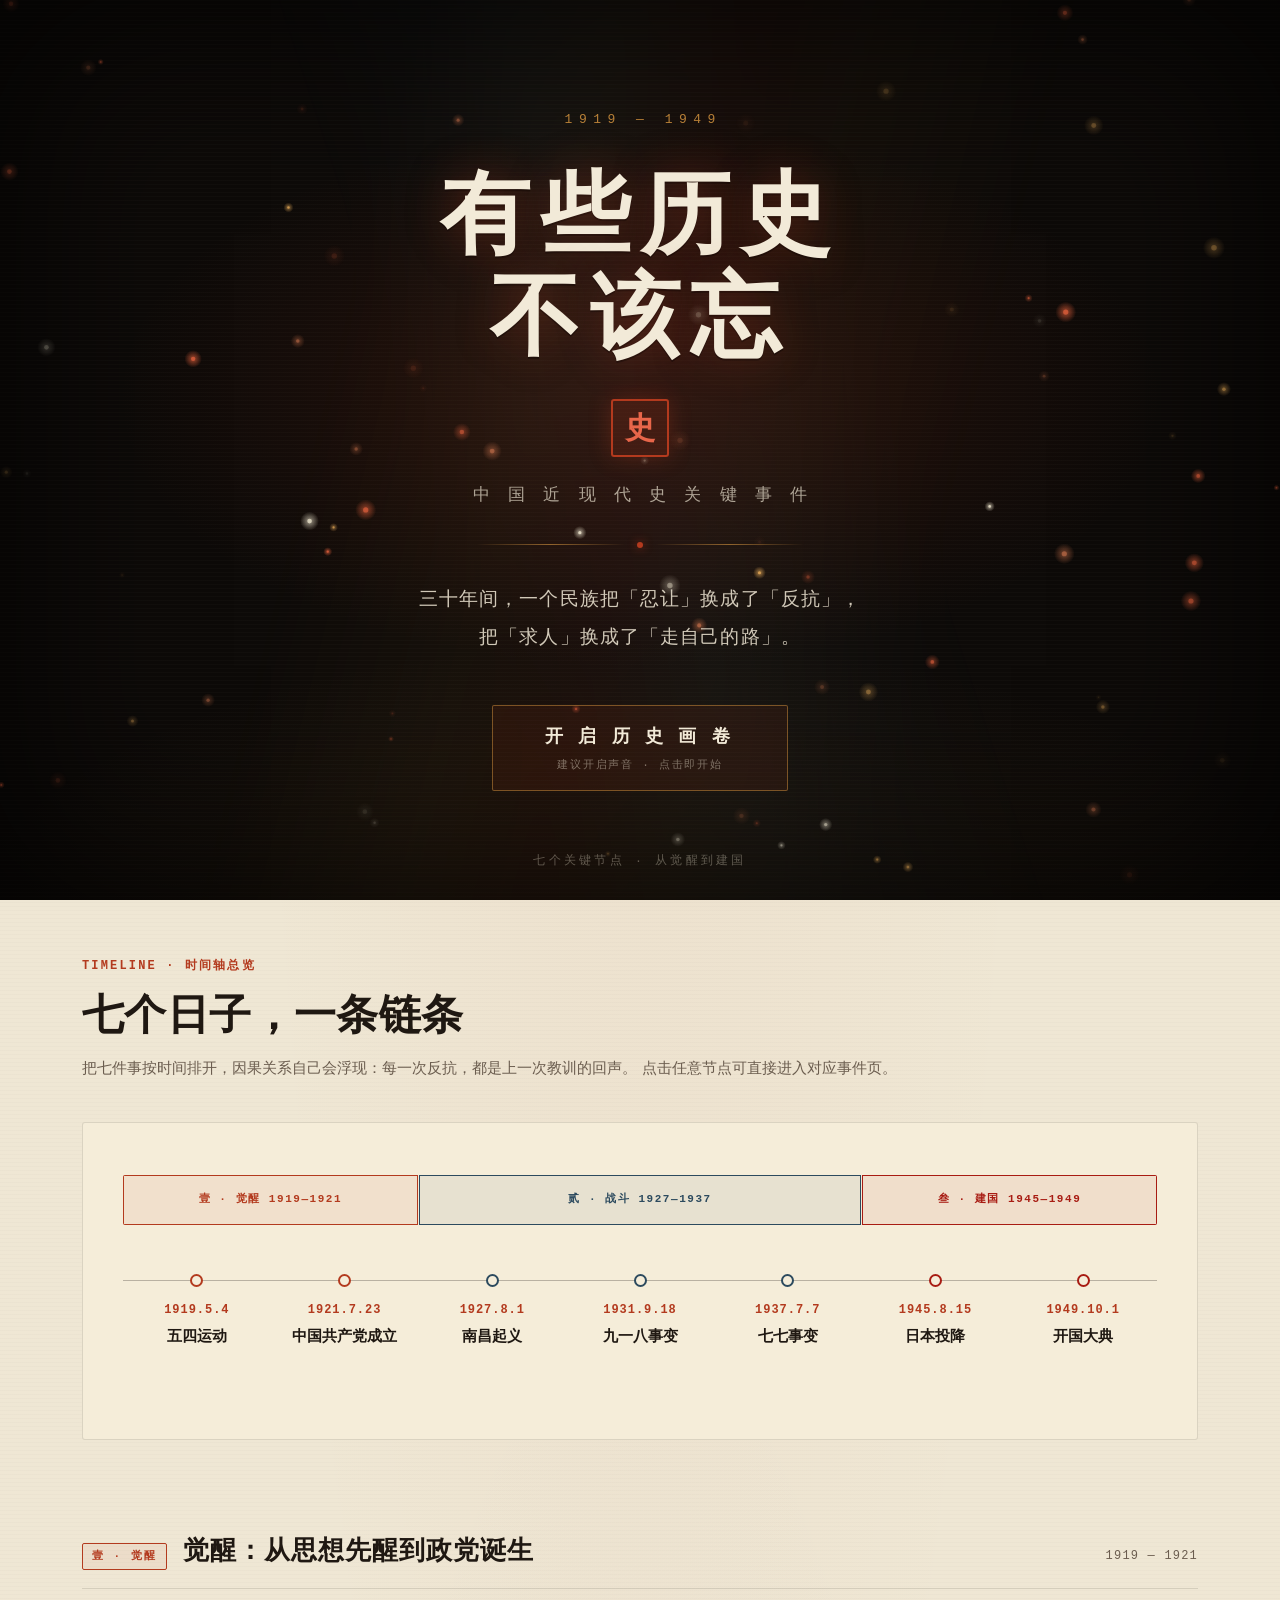
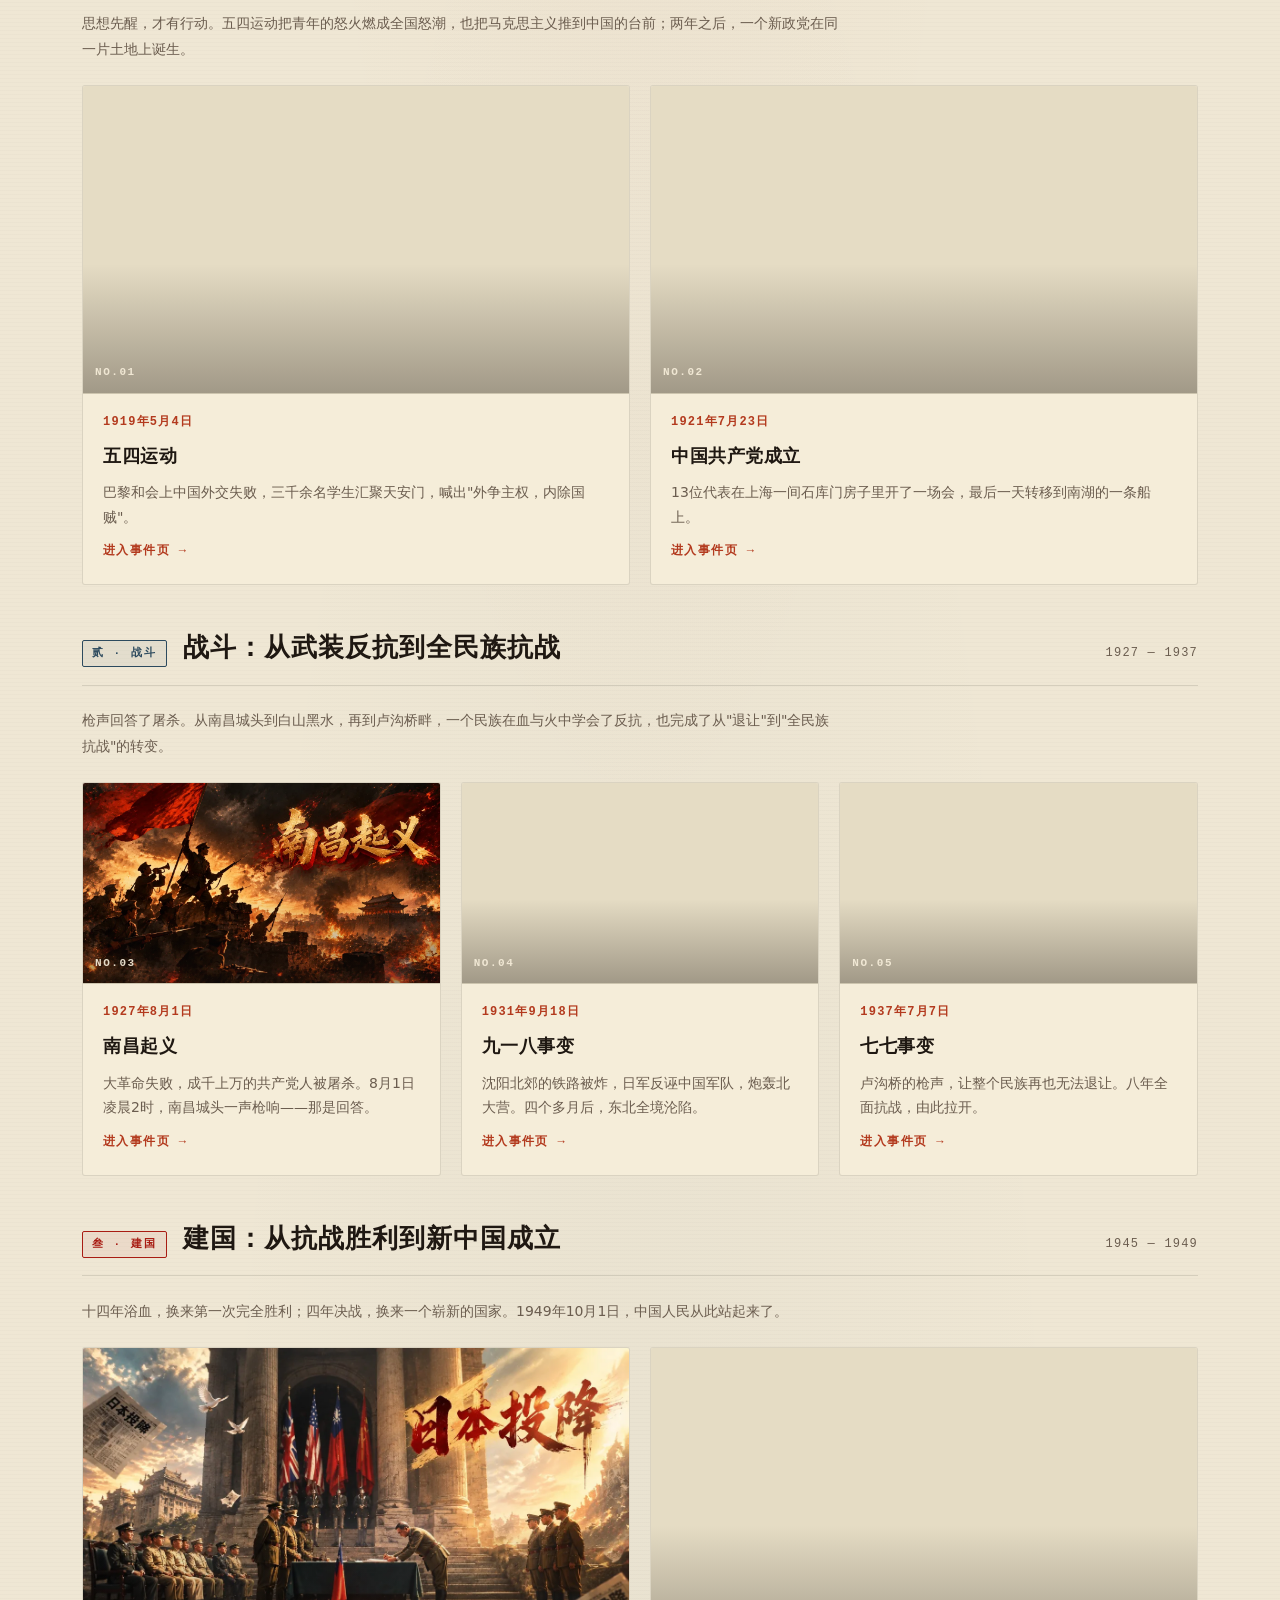
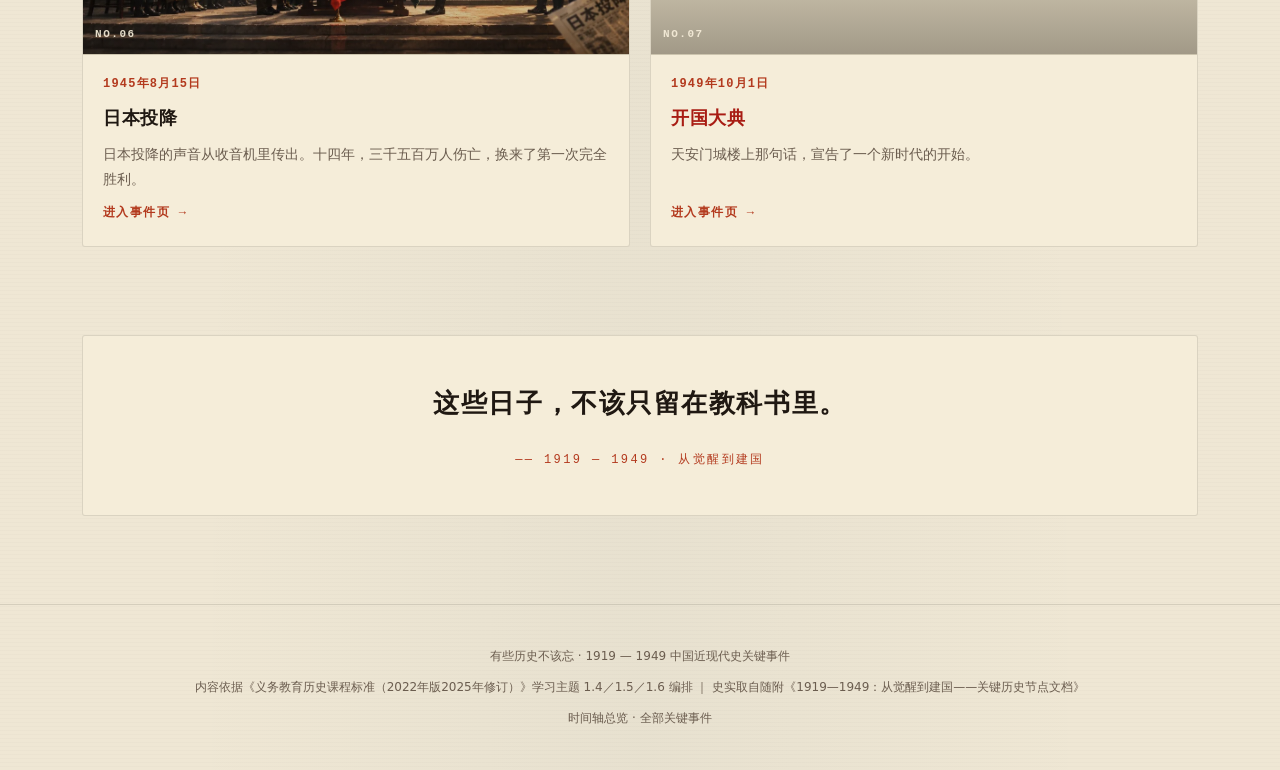
==== commit e1f968d8: "第9—15轮累计：封面换真实图片 / 史料补全 / 定位器上线 / CDN 缓存根治 主要变更（累计自 e21231b）： - 首页 7 张事件卡封面由内联 SVG 换为真实位图（1200×675，严" ====
--- a/index.html
+++ b/index.html
@@ -6,12 +6,25 @@
 <title>有些历史不该忘 · 1919—1949 中国近现代史关键事件</title>
 <meta name="description" content="1919—1949 中国近现代史七个关键事件的互动教学网页：五四运动、中国共产党成立、南昌起义、九一八事变、七七事变、日本投降、开国大典。" />
 <meta name="theme-color" content="#EFE7D4" />
+
+<!-- 构建号诊断标记 + 防缓存（2026-09-23 新增）
+     --------------------------------------------------------------------------
+     现象：手机端首次直连首页仍出现已下线的「学习路径」版块，PC 端正常。
+     根因：旧版 index.html 被缓存，且旧 HTML 里的 JS 是**无参数**引用，
+     会命中 workbuddy.host 的路径级旧缓存 → 拿到旧 home.js（其中仍有 renderPath）。
+     这三行让浏览器/WebView 尽量不缓存 HTML；site-build 供线上排查时一眼比对版本。
+     ⚠ 对「已经缓存到用户设备上的旧 HTML」无法追溯生效 —— 只能等缓存过期或重发刷新。 -->
+<meta name="site-build" content="20260923b" />
+<meta http-equiv="Cache-Control" content="no-store, no-cache, must-revalidate" />
+<meta http-equiv="Pragma" content="no-cache" />
+<meta http-equiv="Expires" content="0" />
 <link rel="icon" href="data:image/svg+xml,%3Csvg xmlns='http://www.w3.org/2000/svg' viewBox='0 0 64 64'%3E%3Crect width='64' height='64' fill='%23EFE7D4'/%3E%3Crect x='6' y='6' width='52' height='52' fill='none' stroke='%23B33A1E' stroke-width='4'/%3E%3Ctext x='32' y='45' font-family='Songti SC,SimSun,serif' font-size='40' font-weight='700' fill='%23B33A1E' text-anchor='middle'%3E%E5%8F%B2%3C/text%3E%3C/svg%3E" />
 
-<link rel="stylesheet" href="assets/css/base.css" />
-<link rel="stylesheet" href="assets/css/design.css" />
-<link rel="stylesheet" href="assets/css/home.css" />
-<link rel="stylesheet" href="assets/css/mobile.css" />
+<link rel="stylesheet" href="assets/css/base.css?v=20260923b" />
+<link rel="stylesheet" href="assets/css/design.css?v=20260923b" />
+<link rel="stylesheet" href="assets/css/home.css?v=20260923b" />
+<link rel="stylesheet" href="assets/css/mobile.css?v=20260923b" />
+<script src="assets/js/freshness.js?v=20260923b" defer></script>
 </head>
 <body data-event="">
 
@@ -128,7 +141,7 @@
 
       <div class="home-stats">
         <div class="stat">
-          <span class="stat__num">30<small style="font-size:.55em">年</small></span>
+          <span class="stat__num">30<small class="stat__unit">年</small></span>
           <span class="stat__label">1919—1949 完整跨越</span>
         </div>
         <div class="stat">
@@ -136,18 +149,21 @@
           <span class="stat__label">个关键历史节点</span>
         </div>
         <div class="stat">
-          <span class="stat__num">14<small style="font-size:.55em">年</small></span>
+          <span class="stat__num">14<small class="stat__unit">年</small></span>
           <span class="stat__label">中国人民抗日战争</span>
         </div>
         <div class="stat">
-          <span class="stat__num">3500万<small style="font-size:.55em">+</small></span>
+          <span class="stat__num">3500万<small class="stat__unit">+</small></span>
           <span class="stat__label">十四年抗战军民伤亡</span>
         </div>
       </div>
 
       <div class="home-hero__cta">
         <a class="btn-primary" href="#timeline">▸ 查看时间轴总览</a>
-        <a class="btn-ghost" href="events/01-wusi.html">从第一个事件开始读</a>
+        <!-- ⚠ 2026-09-22：此链接由 JS 在运行时补 ?v=构建号（见 site.js 的 withBuild），
+             用于绕开 workbuddy.host CDN 的路径级旧缓存。此处 href 保持干净形态，
+             保证 file:// 本地双击打开与 GitHub Pages 都正常。 -->
+        <a class="btn-ghost" href="events/01-wusi.html" data-buildlink="1">从第一个事件开始读</a>
       </div>
     </div>
   </section>
@@ -187,33 +203,14 @@
 
   <!-- ======================================================================
        全部关键事件入口（三段式）
-       ==================================================================== -->
-  <section id="events" class="section-shell">
-    <header class="section-header">
-      <div class="section-tag">Index · 全部关键事件</div>
-      <h2 class="section-title">按阶段进入七个事件页</h2>
-      <p class="section-subtitle">
-        每个事件页都完整提供：时间地点、背景起因、事件经过、主要人物、历史图片与史料、
-        历史意义、关键名词解释，并在页内配有轻量互动。页底可连续切换到上一个 / 下一个事件。
-      </p>
-    </header>
-
+       ----------------------------------------------------------------------
+       ⚠ 2026-09-22 波哥要求：删掉本节原有的「Index · 全部关键事件 / 按阶段进入
+       七个事件页」标题区与那段功能说明。理由 —— 时间轴总览已经交代了"有七个
+       事件、分三个阶段"，再补一个标题和一段自述功能的话，属于无效信息；
+       卡片直接接在时间轴下方，一看就懂。故本节只留 #stages-nav 挂载点。
+       ==================================================================== -->
+  <section id="events" class="section-shell" style="padding-top:0;">
     <div class="stages-nav" id="stages-nav">
-      <!-- 由 home.js 注入 -->
-    </div>
-  </section>
-
-  <!-- ======================================================================
-       学习路径引导
-       ==================================================================== -->
-  <section id="path" class="section-shell">
-    <header class="section-header">
-      <div class="section-tag">Guide · 学习路径</div>
-      <h2 class="section-title">怎么读这一遍</h2>
-      <p class="section-subtitle">四步走完，时序感、因果链、关键细节都不会漏。</p>
-    </header>
-
-    <div class="path-grid" id="path-grid">
       <!-- 由 home.js 注入 -->
     </div>
   </section>
@@ -241,16 +238,15 @@
   </p>
   <p style="margin:.5rem 0 0;">
     <a href="#timeline">时间轴总览</a> ·
-    <a href="#events">全部关键事件</a> ·
-    <a href="#path">学习路径</a>
+    <a href="#events">全部关键事件</a>
   </p>
 </footer>
 
-<script src="assets/js/data.js"></script>
-<script src="assets/js/sound.js"></script>
-<script src="assets/js/home.js"></script>
-<script src="assets/js/site.js"></script>
-<script src="assets/js/cover.js"></script>
-<script src="assets/js/intro.js"></script>
+<script src="assets/js/data.js?v=20260923b"></script>
+<script src="assets/js/sound.js?v=20260923b"></script>
+<script src="assets/js/home.js?v=20260923b"></script>
+<script src="assets/js/site.js?v=20260923b"></script>
+<script src="assets/js/cover.js?v=20260923b"></script>
+<script src="assets/js/intro.js?v=20260923b"></script>
 </body>
 </html>
--- a/assets/css/base.css
+++ b/assets/css/base.css
@@ -42,6 +42,21 @@
   --font-display: "Songti SC", "SimSun", "Noto Serif SC", "Source Han Serif SC", "Georgia", serif;
   --font-sans:    "PingFang SC", "Microsoft YaHei", "Hiragino Sans GB", "Noto Sans SC", system-ui, sans-serif;
   --font-mono:    "JetBrains Mono", "Consolas", "SFMono-Regular", "Courier New", monospace;
+
+  /* ---- 字号阶梯（2026-09-22 归一，全站唯一，禁止再出现其它 px 值）----
+     11  角标 / 图片来源 / 小标签（brand-mark、flipbook__credit、essence__tag、plate__source）
+     12  元信息 / 眉标 / 序数 / 目录标签（block__label、axis__date、kpi-label、info-label）
+     13  图注 / 短说明 / 章节锚点条（plate__caption、locator__hint、page-sections a）
+     14  次要正文（按钮、info-value、person-card__desc、表格、导航链接）
+     15  正文小号（导语段、引文、locator__text、quiz 题干）
+     16  正文标准（block__body、flipbook__text、flipbook__prompt、essence__text）
+     17  移动端根字号（仅 mobile.css 使用）
+     20  三级标题 / 大号 mono 日期
+     22  二级标题
+     26  区块标题（block__title、stage-group__title）
+     28  统计数字
+     标题族另有 clamp() 响应式档（event-hero__title / home-hero__title / section-title），
+     不纳入本阶梯。新增组件一律从上表取值，不得再写 11.5px / 12.5px / 15.5px 这类中间值。 */
 
   /* ---- 版心 ---- */
   --shell-max: 1180px;
@@ -307,9 +322,13 @@
   gap: 14px;
   border-top: 1px dashed var(--line);
 }
+/* 字段名 = 标题（加粗、墨色）；字段值 = 说明（常规字重、可读灰）
+   ⚠ 2026-09-21 修正：此前两者字重/颜色写反了 —— 值加粗、字段名浅色，
+   视觉上主次颠倒。正确层级：先读「核心口号」这个标签，再读它的内容。 */
 .info-item .info-label {
-  font-size: 11px;
-  color: var(--ink-muted);
+  font-size: 12px;
+  color: var(--ink);
+  font-weight: 700;
   letter-spacing: 0.12em;
   margin-bottom: 5px;
   font-family: var(--font-mono);
@@ -317,7 +336,8 @@
 .info-item .info-value {
   font-size: 14px;
   line-height: 1.6;
-  font-weight: 600;
+  font-weight: 400;
+  color: var(--ink-soft);
 }
 
 /* ============================================================================
@@ -372,12 +392,12 @@
 }
 .timeline-title {
   font-family: var(--font-display);
-  font-size: 1.02rem;
+  font-size: 1rem;
   font-weight: 700;
   margin: 0.2rem 0 0.35rem;
 }
 .timeline-desc {
-  font-size: 13.5px;
+  font-size: 14px;
   color: var(--ink-muted);
   line-height: 1.7;
   margin: 0;
--- a/assets/css/design.css
+++ b/assets/css/design.css
@@ -37,14 +37,14 @@
   text-decoration: none;
   font-family: var(--font-display);
   font-weight: 700;
-  font-size: 1.02rem;
+  font-size: 1rem;
   letter-spacing: 0.03em;
   white-space: nowrap;
   flex: none;
 }
 .site-nav__brand .brand-mark {
   font-family: var(--font-mono);
-  font-size: 10px;
+  font-size: 11px;
   letter-spacing: 0.1em;
   color: var(--primary);
   border: 1px solid var(--primary);
@@ -59,7 +59,7 @@
   display: flex;
   align-items: center;
   gap: 1.25rem;
-  font-size: 13.5px;
+  font-size: 14px;
   overflow-x: auto;
   scrollbar-width: none;
   -ms-overflow-style: none;
@@ -115,30 +115,46 @@
   display: none;
   border-top: 1px solid var(--line);
   background: var(--paper-soft);
-  padding: 0.75rem var(--shell-pad) 1.25rem;
+  padding: 0.35rem var(--shell-pad) 1.1rem;
+  /* 矮屏（横屏手机）也能滚到底 */
+  max-height: calc(100vh - 58px);
+  overflow-y: auto;
+  overscroll-behavior: contain;
 }
 .site-nav__drawer.is-open { display: block; }
-.site-nav__drawer .drawer-group {
-  margin-top: 0.85rem;
-}
-.site-nav__drawer .drawer-group:first-child { margin-top: 0; }
-.site-nav__drawer .drawer-label {
-  font-family: var(--font-mono);
-  font-size: 11px;
-  letter-spacing: 0.16em;
-  color: var(--primary);
-  margin-bottom: 0.4rem;
-}
-.site-nav__drawer a {
-  display: block;
-  padding: 9px 0;
-  font-size: 14px;
+
+/* 移动端分组：只靠「间距 + 一条细实线」区分阶段
+   ⚠ 2026-09-22 第12轮 波哥要求简化：不再出现「壹 · 觉醒 1919—1921」这类阶段标题，
+   抽屉里只留 9 个入口（首页 / 卷首语 / 七个事件），阶段之间用间距与线隔开。 */
+.site-nav__drawer .drawer-group { margin-top: 1.15rem; }
+.site-nav__drawer .drawer-group:first-child { margin-top: 0.35rem; }
+.site-nav__drawer .drawer-group + .drawer-group {
+  border-top: 1px solid var(--line);
+  padding-top: 1.15rem;
+}
+
+/* 单条入口：名字在左，日期编号在右（小字号等宽） */
+.site-nav__drawer .drawer-link {
+  display: flex;
+  align-items: baseline;
+  justify-content: space-between;
+  gap: 0.9rem;
+  padding: 11px 0;
+  font-size: 15px;
   color: var(--ink);
   text-decoration: none;
-  border-bottom: 1px dashed var(--line);
-}
-.site-nav__drawer a:last-child { border-bottom: none; }
-.site-nav__drawer a.is-current { color: var(--primary); font-weight: 600; }
+}
+.site-nav__drawer .drawer-link.is-current { color: var(--primary); }
+.site-nav__drawer .drawer-link.is-current .drawer-name { font-weight: 600; }
+.site-nav__drawer .drawer-name { min-width: 0; }
+.site-nav__drawer .drawer-date {
+  flex: none;
+  font-family: var(--font-mono);
+  font-size: 11px;
+  letter-spacing: 0.08em;
+  color: var(--ink-faint);
+}
+.site-nav__drawer .drawer-link.is-current .drawer-date { color: var(--primary); }
 
 @media (max-width: 860px) {
   .site-nav__links { display: none; }
@@ -206,7 +222,27 @@
   align-items: start;
 }
 @media (min-width: 900px) {
-  .event-hero__grid { grid-template-columns: 56fr 44fr; gap: 3.5rem; }
+  .event-hero__grid {
+    grid-template-columns: 56fr 44fr;
+    gap: 3.5rem;
+    /* 任务8（2026-09-22）：两栏等高。
+       原先 align-items:start，左右栏各按自身内容定高，01—05 页右栏比左栏矮
+       60—80px，底部留一道白，看着不平衡。改成 stretch 后：
+         · 网格项撑满整行高度
+         · 右栏改为纵向 flex，.plate 占满 → 图框吸收多余高度
+         · 图注 + 来源靠 margin-top:auto 贴底
+       图框 min-height 250px 兜底，避免左栏偏矮时图框被压瘪。 */
+    align-items: stretch;
+  }
+  .event-hero__grid > div:last-child {
+    display: flex;
+    flex-direction: column;
+  }
+  .event-hero__grid .plate { flex: 1; }
+  .event-hero__grid .plate__frame {
+    flex: 1 1 auto;
+    min-height: 250px;
+  }
 }
 
 .event-hero__stage {
@@ -297,7 +333,7 @@
   line-height: 1.2;
 }
 .kpi-row .kpi-label {
-  font-size: 11.5px;
+  font-size: 12px;
   color: var(--ink-muted);
   letter-spacing: 0.08em;
   line-height: 1.5;
@@ -333,7 +369,7 @@
    必须显式清零浏览器默认 margin，否则区块头会凭空多出一段间距。 */
 .block__label {
   font-family: var(--font-sans);
-  font-size: 11.5px;
+  font-size: 12px;
   letter-spacing: 0.1em;
   color: var(--primary);
   font-weight: 700;
@@ -354,13 +390,13 @@
 }
 .block__title {
   font-family: var(--font-display);
-  font-size: clamp(1.25rem, 2.6vw, 1.65rem);
+  font-size: clamp(1.25rem, 2.6vw, 1.625rem);
   font-weight: 700;
   letter-spacing: 0.02em;
   margin: 0;
 }
 .block__body {
-  font-size: 15.5px;
+  font-size: 16px;
   line-height: 1.95;
   text-align: justify;
   text-justify: inter-ideograph;
@@ -386,7 +422,7 @@
 }
 .quote-panel__label {
   font-family: var(--font-display);
-  font-size: 1.02rem;
+  font-size: 1rem;
   font-weight: 700;
   color: var(--primary);
   letter-spacing: 0.08em;
@@ -433,7 +469,7 @@
 .person-card:hover { border-color: rgba(179, 58, 30, 0.35); }
 .person-card__name {
   font-family: var(--font-display);
-  font-size: 1.12rem;
+  font-size: 1.125rem;
   font-weight: 700;
   letter-spacing: 0.04em;
   display: flex;
@@ -455,12 +491,17 @@
   margin: 0.6rem 0 0;
 }
 
-/* === 史料图 === */
+/* === 史料图 ===
+   容器采用 flex 纵向布局：图框按固定比例自定高，图注块用 margin-top:auto
+   顶到容器底部 —— 这样在事件头里与左栏等高时，多出来的空间落在图注下方，
+   而不是把图框拉长。 */
 .plate {
   background: var(--paper-soft);
   border: 1px solid var(--line);
   border-radius: 3px;
   padding: 1rem;
+  display: flex;
+  flex-direction: column;
 }
 .plate__frame {
   position: relative;
@@ -469,6 +510,7 @@
   border-radius: 2px;
   background: var(--paper-deep);
   aspect-ratio: 16 / 10;
+  flex: none;
 }
 .plate__frame svg,
 .plate__frame img { width: 100%; height: 100%; display: block; }
@@ -484,27 +526,31 @@
   background: var(--paper-deep);
   filter: sepia(0.08) contrast(1.02);
 }
+
+/* 图注 + 来源
+   ⚠ 2026-09-22 波哥要求：照片来源统一为「照片下方靠右的灰色小字」。
+   原先 .plate__meta 是「图注 flex:1 ←→ 来源 flex:none」的横排，
+   来源被顶到图注右侧、与正文同高，看着像插在段落里（截图里就是这样）。
+   现在改成上下结构：图注在上，来源单独一行、右对齐、灰字，
+   两段互不挤压，正文排版完全不受影响。 */
 .plate__meta {
-  display: flex;
-  align-items: center;
-  justify-content: space-between;
-  gap: 1rem;
-  margin-top: 0.8rem;
-  flex-wrap: wrap;
+  margin-top: auto;
+  padding-top: 0.8rem;
 }
 .plate__caption {
-  font-size: 12.5px;
+  font-size: 13px;
   color: var(--ink-muted);
   line-height: 1.7;
-  flex: 1;
-  min-width: 200px;
+  margin: 0;
 }
 .plate__source {
-  font-family: var(--font-mono);
-  font-size: 10.5px;
-  letter-spacing: 0.1em;
+  display: block;
+  margin-top: 0.4rem;
+  text-align: right;
+  font-family: var(--font-mono);
+  font-size: 11px;
+  letter-spacing: 0.08em;
   color: var(--ink-faint);
-  flex: none;
 }
 .plate-grid {
   display: grid;
@@ -524,7 +570,7 @@
   padding: 1.6rem 1.6rem 1.5rem;
 }
 .locator__prompt {
-  font-size: 14.5px;
+  font-size: 15px;
   line-height: 1.85;
   color: var(--ink-muted);
   margin: 0 0 1.35rem;
@@ -546,22 +592,28 @@
   color: var(--ink-muted);
   letter-spacing: 0.04em;
 }
-.locator__count b { font-size: 1.3rem; color: var(--primary); font-weight: 700; }
+.locator__count b { font-size: 1.25rem; color: var(--primary); font-weight: 700; }
 .locator__count i { font-style: normal; opacity: .7; }
 .locator__hint {
-  font-size: 12.5px;
+  font-size: 13px;
   color: var(--ink-muted);
   opacity: .85;
 }
 
-/* 轨道：一排可点的站点圆点 */
+/* 轨道：一排可点的站点圆点
+   ⚠ 2026-09-22 修正「当前圆点放大后被上沿切掉」：
+   圆点 18px、当前站 scale(1.32) → 23.8px，再加上 4px 外圈晕共 31.8px；
+   而轨道为了横向滚动设了 overflow-y: hidden，圆点原本贴着轨道上沿，
+   放大后向上伸出约 7px 正好被裁掉。
+   修法：给轨道留出 10px 上留白，圆点圆心随之落到 19px，
+   轴线（2px）改到 top: 18px 与之重合。溢出量 7.1px < 10px，不再被裁。 */
 .locator__rail {
   position: relative;
   display: flex;
   align-items: flex-start;
   justify-content: space-between;
   gap: 0;
-  padding: 0 2px;
+  padding: 10px 2px 0;
   margin-bottom: 1.35rem;
   overflow-x: auto;
   overflow-y: hidden;
@@ -571,7 +623,7 @@
 .locator__rail-line {
   position: absolute;
   left: 30px; right: 30px;
-  top: 9px;
+  top: 18px;
   height: 2px;
   background: var(--line);
   border-radius: 2px;
@@ -580,7 +632,7 @@
 .locator__rail-fill {
   position: absolute;
   left: 30px;
-  top: 9px;
+  top: 18px;
   height: 2px;
   max-width: calc(100% - 60px);
   background: var(--primary);
@@ -658,7 +710,7 @@
 }
 .locator__date {
   font-family: var(--font-mono);
-  font-size: 1.28rem;
+  font-size: 1.25rem;
   font-weight: 700;
   color: var(--primary);
   letter-spacing: 0.01em;
@@ -679,54 +731,23 @@
   to   { opacity: 1; transform: none; }
 }
 
-/* 上一站 / 下一站：大按钮，方便单手操作 */
-.locator__nav {
-  display: flex;
-  gap: 0.75rem;
-  margin-top: 1.35rem;
-}
-.locator__step {
-  flex: 1;
-  display: inline-flex;
-  align-items: center;
-  justify-content: center;
-  gap: 0.45rem;
-  min-height: 46px;
-  padding: 0.7rem 1rem;
-  font-family: var(--font-sans);
-  font-size: 14px;
-  font-weight: 600;
-  color: var(--ink);
-  background: var(--paper);
-  border: 1px solid var(--line);
-  border-radius: 3px;
-  cursor: pointer;
-  transition: border-color .22s, background-color .22s, color .22s;
-}
-.locator__step:hover:not(:disabled) {
-  border-color: var(--primary);
-  color: var(--primary);
-  background: rgba(179, 58, 30, .05);
-}
-.locator__step:disabled { opacity: .38; cursor: not-allowed; }
-.locator__step--next { background: rgba(179, 58, 30, .07); border-color: rgba(179, 58, 30, .3); color: var(--primary); }
-.locator__step--next:hover:not(:disabled) { background: rgba(179, 58, 30, .13); }
-.locator__chev { font-size: 12px; opacity: .8; }
+/* ⚠ 2026-09-21 波哥要求取消：上一站 / 下一站按钮已移除，逐站推进改用 ← → 方向键。
+   .locator__nav / .locator__step / .locator__chev 三组样式随之删除，勿再补回。 */
 
 @media (max-width: 560px) {
   .locator { padding: 1.3rem 1.15rem 1.25rem; }
   .locator__hint { display: none; }
   .locator__dot { min-width: 56px; }
-  .locator__dot-label { font-size: 10.5px; }
+  .locator__dot-label { font-size: 11px; }
   .locator__readout { grid-template-columns: 1fr; gap: 0.2rem; }
-  .locator__date { font-size: 1.18rem; }
-  .locator__text { font-size: 14.5px; }
+  .locator__date { font-size: 1.25rem; }
+  .locator__text { font-size: 15px; }
 }
 
 /* ---- E2. 随堂小测 ---- */
 .quiz { background: var(--paper-soft); border: 1px solid var(--line); border-radius: 3px; padding: 1.75rem 1.6rem; }
 .quiz__intro {
-  font-size: 14.5px;
+  font-size: 15px;
   line-height: 1.8;
   color: var(--ink-muted);
   margin: 0 0 1.5rem;
@@ -763,7 +784,7 @@
   border-radius: 3px;
   background: var(--paper);
   cursor: pointer;
-  font-size: 14.5px;
+  font-size: 15px;
   line-height: 1.7;
   transition: border-color .2s, background-color .2s;
 }
@@ -815,7 +836,55 @@
   margin-left: auto;
 }
 
-/* ---- E3. 名词解释表 ---- */
+/* ---- E3. 事件关键知识梳理（关键信息一览 + 名词解释表） ----
+   ⚠ 2026-09-22 波哥要求：原先挂在「历史图片与史料」末尾的「史料文献」折叠卡
+   定位含糊、内容与定位器/名词表重复；已取消该独立版块，把其中真正有复习价值的
+   骨架事实收进「事件关键知识梳理」，与名词解释表并列呈现。
+   原折叠卡依赖的 .info-card 结构随之只服务于开国大典页，这里另立常显容器。 */
+.essentials-block + .essentials-block { margin-top: 1.75rem; }
+
+.essentials-block__head {
+  display: flex;
+  align-items: baseline;
+  gap: 0.6rem;
+  margin-bottom: 0.85rem;
+}
+.essentials-block__title {
+  font-family: var(--font-display);
+  font-size: 1rem;
+  font-weight: 700;
+  letter-spacing: 0.06em;
+  color: var(--ink);
+  margin: 0;
+}
+.essentials-block__title em {
+  font-family: var(--font-mono);
+  font-style: normal;
+  font-weight: 500;
+  font-size: 0.8em;
+  letter-spacing: 0.14em;
+  text-transform: uppercase;
+  opacity: .62;
+  margin-left: 0.4em;
+}
+.essentials-block__note {
+  font-size: 13px;
+  color: var(--ink-muted);
+  margin: 0 0 0.85rem;
+  line-height: 1.7;
+}
+
+.keyfacts {
+  display: grid;
+  grid-template-columns: repeat(auto-fit, minmax(190px, 1fr));
+  gap: 14px 20px;
+  background: var(--paper-soft);
+  border: 1px solid var(--line);
+  border-radius: 3px;
+  padding: 1.25rem 1.4rem;
+}
+
+/* ---- E4. 名词解释表 ---- */
 .glossary-table {
   width: 100%;
   border-collapse: collapse;
@@ -823,7 +892,7 @@
   border: 1px solid var(--line);
   border-radius: 3px;
   overflow: hidden;
-  font-size: 14.5px;
+  font-size: 15px;
 }
 .glossary-table caption {
   caption-side: top;
@@ -845,7 +914,7 @@
   font-family: var(--font-display);
   font-weight: 700;
   letter-spacing: 0.04em;
-  font-size: 13.5px;
+  font-size: 14px;
   color: var(--ink);
 }
 .glossary-table tbody tr:last-child td { border-bottom: none; }
@@ -859,7 +928,7 @@
 }
 @media (max-width: 640px) {
   .glossary-table td.term { white-space: normal; width: 34%; }
-  .glossary-table th, .glossary-table td { padding: 11px 12px; font-size: 13.5px; }
+  .glossary-table th, .glossary-table td { padding: 11px 12px; font-size: 14px; }
 }
 
 /* ============================================================================
@@ -906,7 +975,7 @@
 }
 .pager__title {
   font-family: var(--font-display);
-  font-size: 1.08rem;
+  font-size: 1.125rem;
   font-weight: 700;
   letter-spacing: 0.02em;
   color: var(--ink);
@@ -914,7 +983,7 @@
 }
 .pager__date {
   font-family: var(--font-mono);
-  font-size: 11.5px;
+  font-size: 12px;
   color: var(--primary);
   letter-spacing: 0.08em;
 }
--- a/assets/css/home.css
+++ b/assets/css/home.css
@@ -209,14 +209,14 @@
 }
 .cover__start-text {
   font-family: var(--font-display);
-  font-size: clamp(0.95rem, 2.4vw, 1.1rem);
+  font-size: clamp(0.95rem, 2.4vw, 1.125rem);
   font-weight: 700;
   letter-spacing: 0.3em;
   color: #F2EAD8;
 }
 .cover__start-hint {
   font-family: var(--font-mono);
-  font-size: 10.5px;
+  font-size: 11px;
   letter-spacing: 0.16em;
   color: rgba(239, 231, 212, 0.44);
 }
@@ -592,7 +592,7 @@
 
 .home-hero__sub {
   font-family: var(--font-display);
-  font-size: clamp(1rem, 2.6vw, 1.6rem);
+  font-size: clamp(1rem, 2.6vw, 1.625rem);
   font-weight: 700;
   letter-spacing: 0.3em;
   color: var(--primary);
@@ -644,6 +644,12 @@
   color: var(--primary);
   line-height: 1;
 }
+/* 量词后缀（"年" / "+"）：取自字号阶梯 15px，不再用 .55em 这类魔法比例 */
+.home-stats .stat__unit {
+  font-size: 15px;
+  font-weight: 700;
+  margin-left: 0.08em;
+}
 .home-stats .stat__label {
   font-size: 12px;
   color: var(--ink-muted);
@@ -702,14 +708,35 @@
   position: relative;
   padding: 0 0 1.5rem;
 }
+/* ⚠ 2026-09-22 修正「圆点 hover 放大后被削平」：
+   量出来的根因 —— .axis__ticks 是 overflow-x: auto 的滚动容器，
+   按 CSS 规范一轴非 visible 时另一轴也会被裁剪（实测 overflow-y 计算值为 auto）。
+   而 .axis__dot 是 .axis__tick 的第一个子元素、容器上方没有留白，
+   hover 时 scale(1.35) 使 13px 圆点长到 17.55px，**顶部 2.28px 被裁掉** ——
+   视觉上就是圆点被削平、变成 D 形（2026-09-21 定位器圆点是同一类坑）。
+
+   解法：给滚动容器补 5px 上内边距（> 2.28 且留余量），圆点顶部即被包住；
+   圆点圆心随之下移 5px，轴线 top 同步由 6px 改为 11px，保持严格穿心。 */
 .axis__line {
   position: absolute;
   left: 0; right: 0;
-  top: 13px;
+  top: 11px;
   height: 1px;
   background: var(--line-strong);
 }
 
+/* 主轴：
+   ⚠ 2026-09-21 修"节点不在横轴中间"。
+   旧写法 flex: 1 0 auto + min-width: 150px，7 个节点最小内容宽 1050px
+   超过容器可视宽 1034px → 容器溢出，justify-content 的均分失效，
+   末位节点被右边缘压掉 16px，导致 7 个圆点整体左偏 8px、与上方三阶段色带对不齐。
+
+   现改为「两端对齐 + 首末节点各留半格」：
+   每个节点 flex: 1 1 0（等分且可收缩、min-width: 0 解除内容撑宽），
+   这样 7 个节点严格等宽铺满容器，圆点（align-items:center）落在各等分格中心，
+   首末中心到轴两端各留 (1/7)/2，天然左右对称。
+   节点内的文字用 max-width 限宽避免长标题把格子撑破。
+   窄屏改为可横滚的定宽节点，保证字够大。 */
 .axis__ticks {
   display: flex;
   justify-content: space-between;
@@ -719,22 +746,27 @@
   overflow-x: auto;
   scrollbar-width: none;
   -ms-overflow-style: none;
-  padding-bottom: 0.5rem;
+  /* 顶部 5px 是给 hover 放大后的圆点留的净空 —— 少了它圆点会被这个滚动容器裁平，
+     见上方 .axis__line 的注释。改这个值必须同步改 .axis__line 的 top。 */
+  padding: 5px 0 0.5rem;
 }
 .axis__ticks::-webkit-scrollbar { display: none; }
 
 .axis__tick {
-  flex: 1 0 auto;
-  min-width: 150px;
+  flex: 1 1 0;
+  min-width: 0;
   display: flex;
   flex-direction: column;
   align-items: center;
   text-align: center;
-  padding: 0 0.5rem;
+  padding: 0;
   text-decoration: none;
 }
-@media (max-width: 900px) {
-  .axis__tick { min-width: 132px; }
+/* 长标题在格内换行，不撑破等分 */
+.axis__tick > * { max-width: 100%; }
+/* 窄屏：节点定宽 + 横滚，保证可读 */
+@media (max-width: 1100px) {
+  .axis__tick { flex: 1 0 auto; min-width: 132px; padding: 0 0.5rem; }
 }
 
 .axis__dot {
@@ -755,7 +787,7 @@
 
 .axis__date {
   font-family: var(--font-mono);
-  font-size: 11.5px;
+  font-size: 12px;
   letter-spacing: 0.08em;
   color: var(--primary);
   font-weight: 700;
@@ -763,7 +795,7 @@
 }
 .axis__name {
   font-family: var(--font-display);
-  font-size: 14.5px;
+  font-size: 15px;
   font-weight: 700;
   color: var(--ink);
   margin-top: 0.3rem;
@@ -816,7 +848,7 @@
 
 .stage-group__title {
   font-family: var(--font-display);
-  font-size: clamp(1.25rem, 2.8vw, 1.7rem);
+  font-size: clamp(1.25rem, 2.8vw, 1.625rem);
   font-weight: 700;
   letter-spacing: 0.04em;
   margin: 0;
@@ -866,7 +898,9 @@
   background: var(--paper-deep);
   border-bottom: 1px solid var(--line);
 }
-.event-card__visual svg { width: 100%; height: 100%; display: block; }
+/* 封面图：图片自身即 16:9（1200×675），与容器比例一致 → cover 不裁切内容 */
+.event-card__visual img,
+.event-card__visual svg { width: 100%; height: 100%; display: block; object-fit: cover; }
 .event-card__visual::after {
   content: '';
   position: absolute;
@@ -896,21 +930,21 @@
 }
 .event-card__date {
   font-family: var(--font-mono);
-  font-size: 11.5px;
+  font-size: 12px;
   letter-spacing: 0.1em;
   color: var(--primary);
   font-weight: 700;
 }
 .event-card__title {
   font-family: var(--font-display);
-  font-size: 1.15rem;
+  font-size: 1.125rem;
   font-weight: 700;
   letter-spacing: 0.03em;
   color: var(--ink);
   margin: 0;
 }
 .event-card__excerpt {
-  font-size: 13.5px;
+  font-size: 14px;
   line-height: 1.75;
   color: var(--ink-muted);
   margin: 0;
@@ -918,7 +952,7 @@
 }
 .event-card__go {
   font-family: var(--font-mono);
-  font-size: 11.5px;
+  font-size: 12px;
   letter-spacing: 0.12em;
   color: var(--primary);
   font-weight: 700;
@@ -952,7 +986,7 @@
 }
 .path-card__title {
   font-family: var(--font-display);
-  font-size: 1.1rem;
+  font-size: 1.125rem;
   font-weight: 700;
   letter-spacing: 0.03em;
   margin: 0;
@@ -974,7 +1008,7 @@
 }
 .coda__text {
   font-family: var(--font-display);
-  font-size: clamp(1.1rem, 3vw, 1.6rem);
+  font-size: clamp(1.125rem, 3vw, 1.625rem);
   font-weight: 700;
   line-height: 1.85;
   letter-spacing: 0.06em;
@@ -982,7 +1016,7 @@
 }
 .coda__sig {
   font-family: var(--font-mono);
-  font-size: 11.5px;
+  font-size: 12px;
   letter-spacing: 0.2em;
   color: var(--primary);
   margin-top: 1.4rem;
--- a/assets/css/mobile.css
+++ b/assets/css/mobile.css
@@ -30,16 +30,16 @@
 
   /* ---- 正文段落 ---- */
   .block__body {
-    font-size: 16.5px;
+    font-size: 16px;
     line-height: 1.95;
     text-align: left;
     text-justify: auto;
   }
 
   /* ---- 表格 ---- */
-  .glossary-table { font-size: 15.5px; }
+  .glossary-table { font-size: 16px; }
   .glossary-table th,
-  .glossary-table td { padding: 0.85rem 0.75rem; font-size: 15.5px; }
+  .glossary-table td { padding: 0.85rem 0.75rem; font-size: 16px; }
   .glossary-table td.term { white-space: normal; width: 36%; }
 
   /* ---- 各类说明性文字：与正文同步抬升，避免「正文大、注释小」的割裂 ---- */
@@ -55,7 +55,7 @@
   .quote-panel__text,
   .flow-text,
   .info-value,
-  .fb-head { font-size: 15.5px; line-height: 1.85; }
+  .fb-head { font-size: 16px; line-height: 1.85; }
 
   /* ---- 标签类小字：小屏不再压缩，守住可读下限 ---- */
   .block__label { font-size: 12px; letter-spacing: 0.06em; }
@@ -70,7 +70,7 @@
   .axis__label,
   .axis__hint,
   .card__meta,
-  .path-card__step { font-size: 12.5px; }
+  .path-card__step { font-size: 13px; }
 
   /* ---- mono 文本：日期 / 序号 / 编码 ---- */
   .timeline-date,
@@ -81,12 +81,12 @@
 
   /* ---- 章节锚点条：小屏更要看得清、点得准 ---- */
   .page-sections a {
-    font-size: 13.5px;
+    font-size: 14px;
     padding: 0.5rem 0.7rem;
   }
 
   /* ---- 引文块 ---- */
-  .quote-panel__text { font-size: 15.5px; }
+  .quote-panel__text { font-size: 16px; }
 
   /* ---- 时间线标题 ---- */
   .timeline-title { font-size: 1.05rem; }
@@ -97,14 +97,14 @@
 
   /* ---- 小测选项：触控友好的行高 ---- */
   .quiz__opt { padding: 0.7rem 0.85rem; }
-  .quiz__idx { font-size: 12.5px; }
+  .quiz__idx { font-size: 13px; }
 }
 
 /* ============================================================================
    贰 · 小屏手机（≤400px）
    ========================================================================= */
 @media (max-width: 400px) {
-  body { font-size: 16.5px; }
+  body { font-size: 16px; }
 
   .block__body { font-size: 16px; line-height: 1.95; }
 
@@ -125,7 +125,7 @@
   .glossary-table th,
   .glossary-table td { font-size: 15px; }
 
-  .block__label { font-size: 11.5px; letter-spacing: 0.04em; }
+  .block__label { font-size: 12px; letter-spacing: 0.04em; }
   .plate__source,
   .stage-chip,
   .event-hero__order,
@@ -136,7 +136,7 @@
    叁 · 横屏手机（视距更远，行高略收，避免一屏装不下几行）
    ========================================================================= */
 @media (max-width: 900px) and (orientation: landscape) {
-  body { font-size: 16.5px; line-height: 1.75; }
+  body { font-size: 16px; line-height: 1.75; }
   .block__body { font-size: 16px; line-height: 1.85; }
 }
 
@@ -167,5 +167,5 @@
   .grand-voice-fig { width: clamp(180px, 46vw, 260px); }
 }
 @media (max-width: 640px) {
-  .hist-fig figcaption { font-size: 11.5px; }
+  .hist-fig figcaption { font-size: 12px; }
 }
